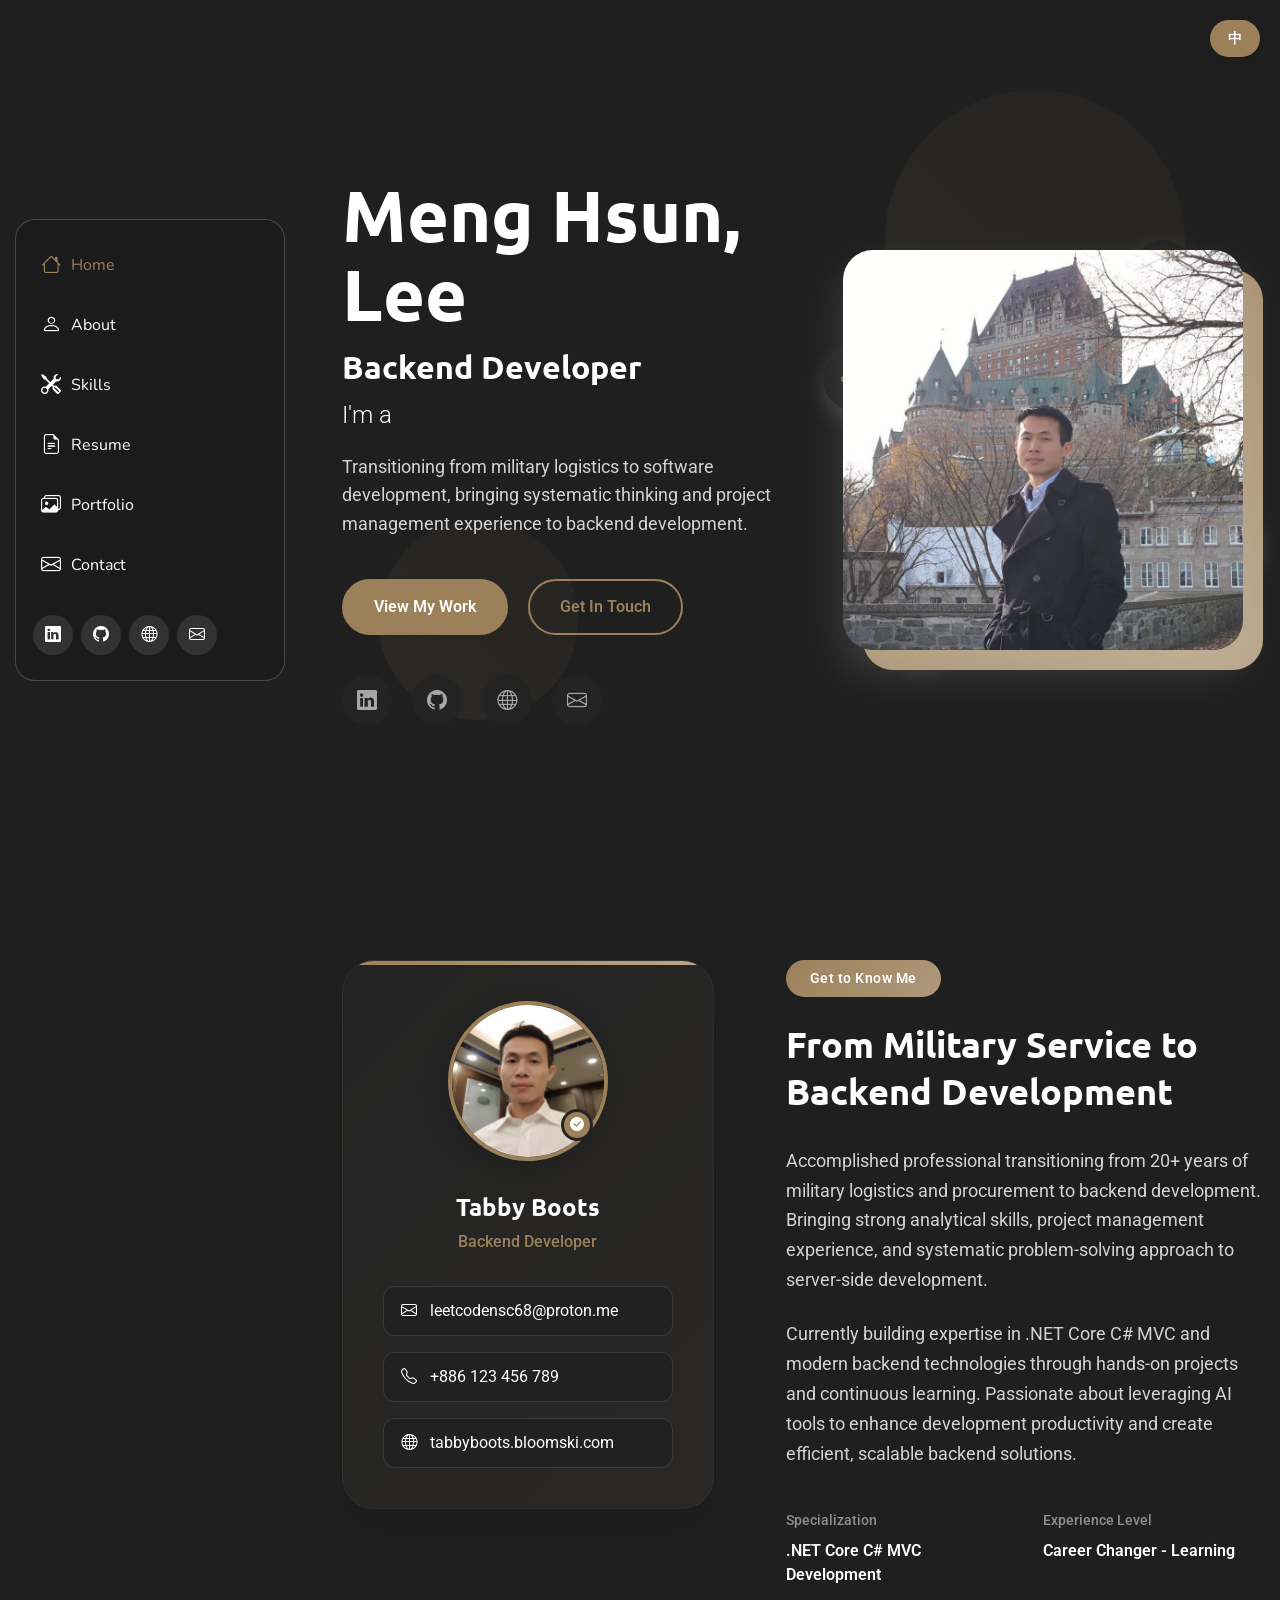
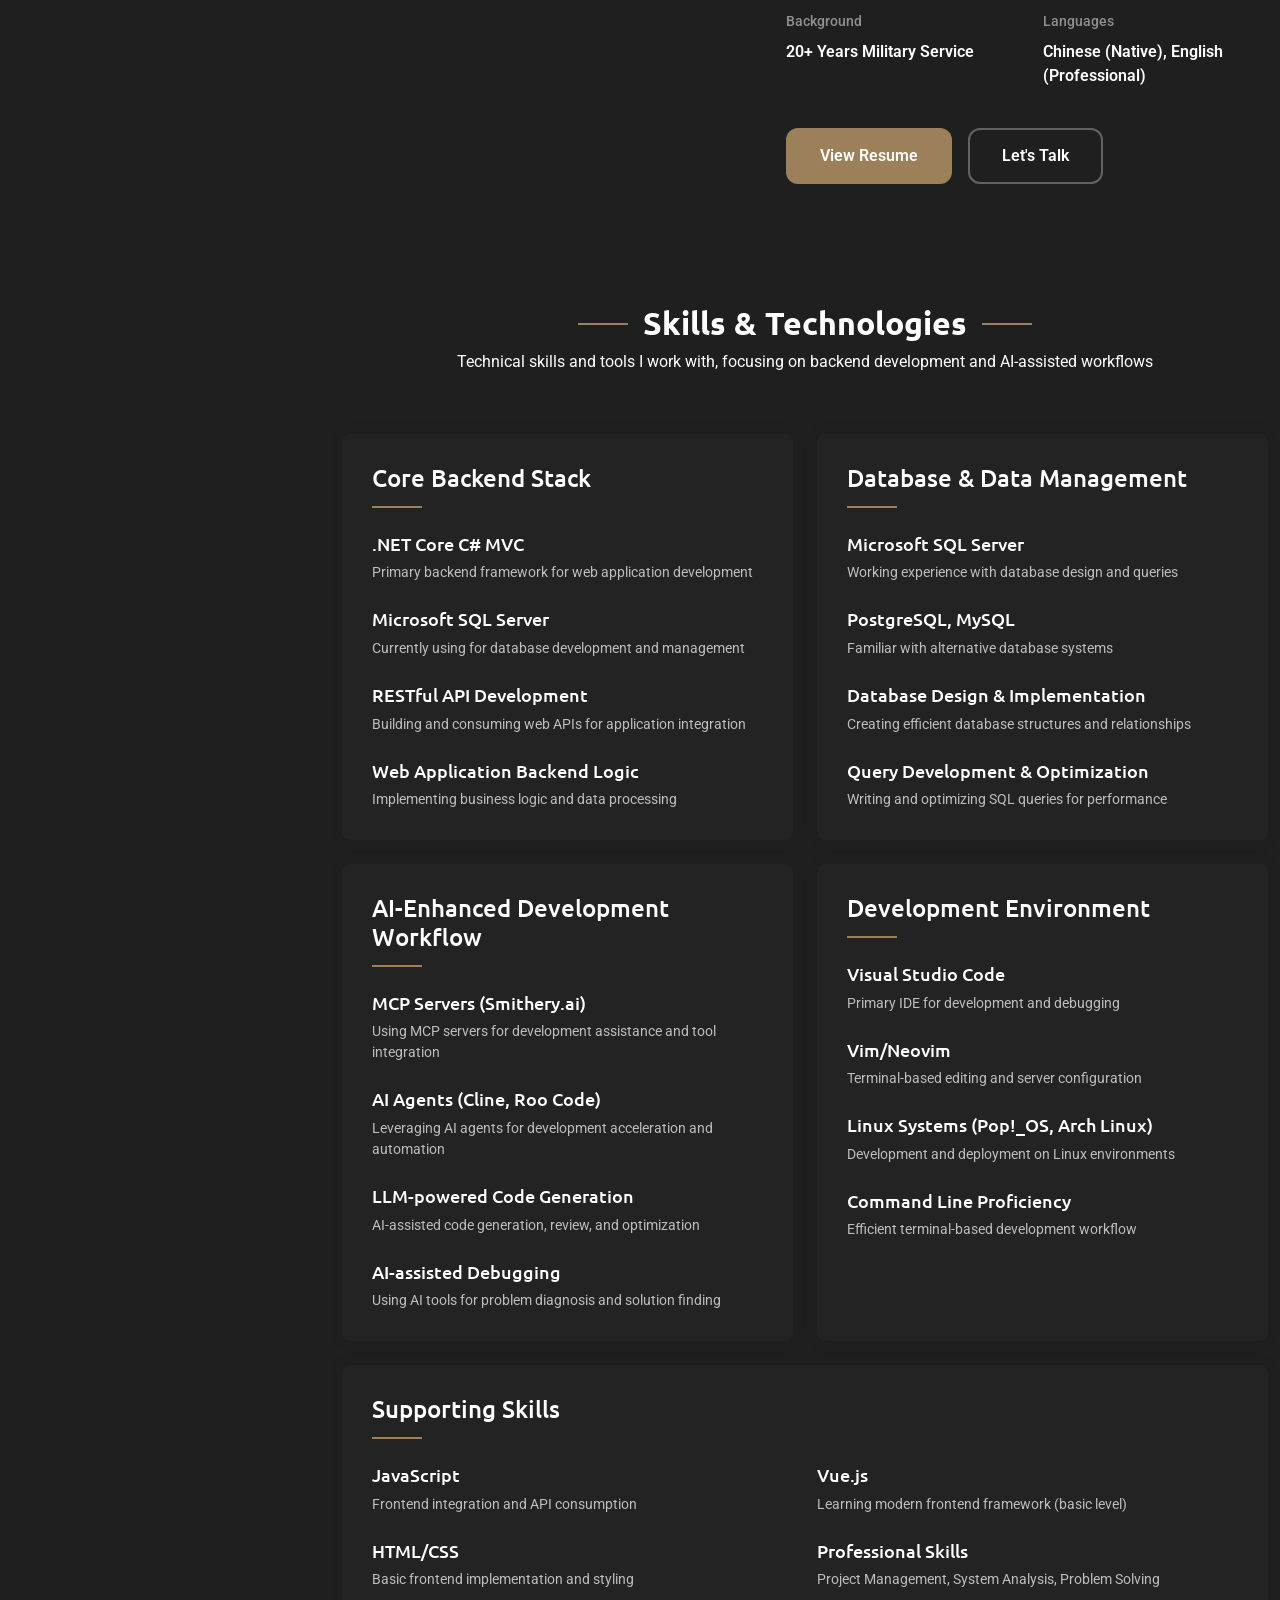
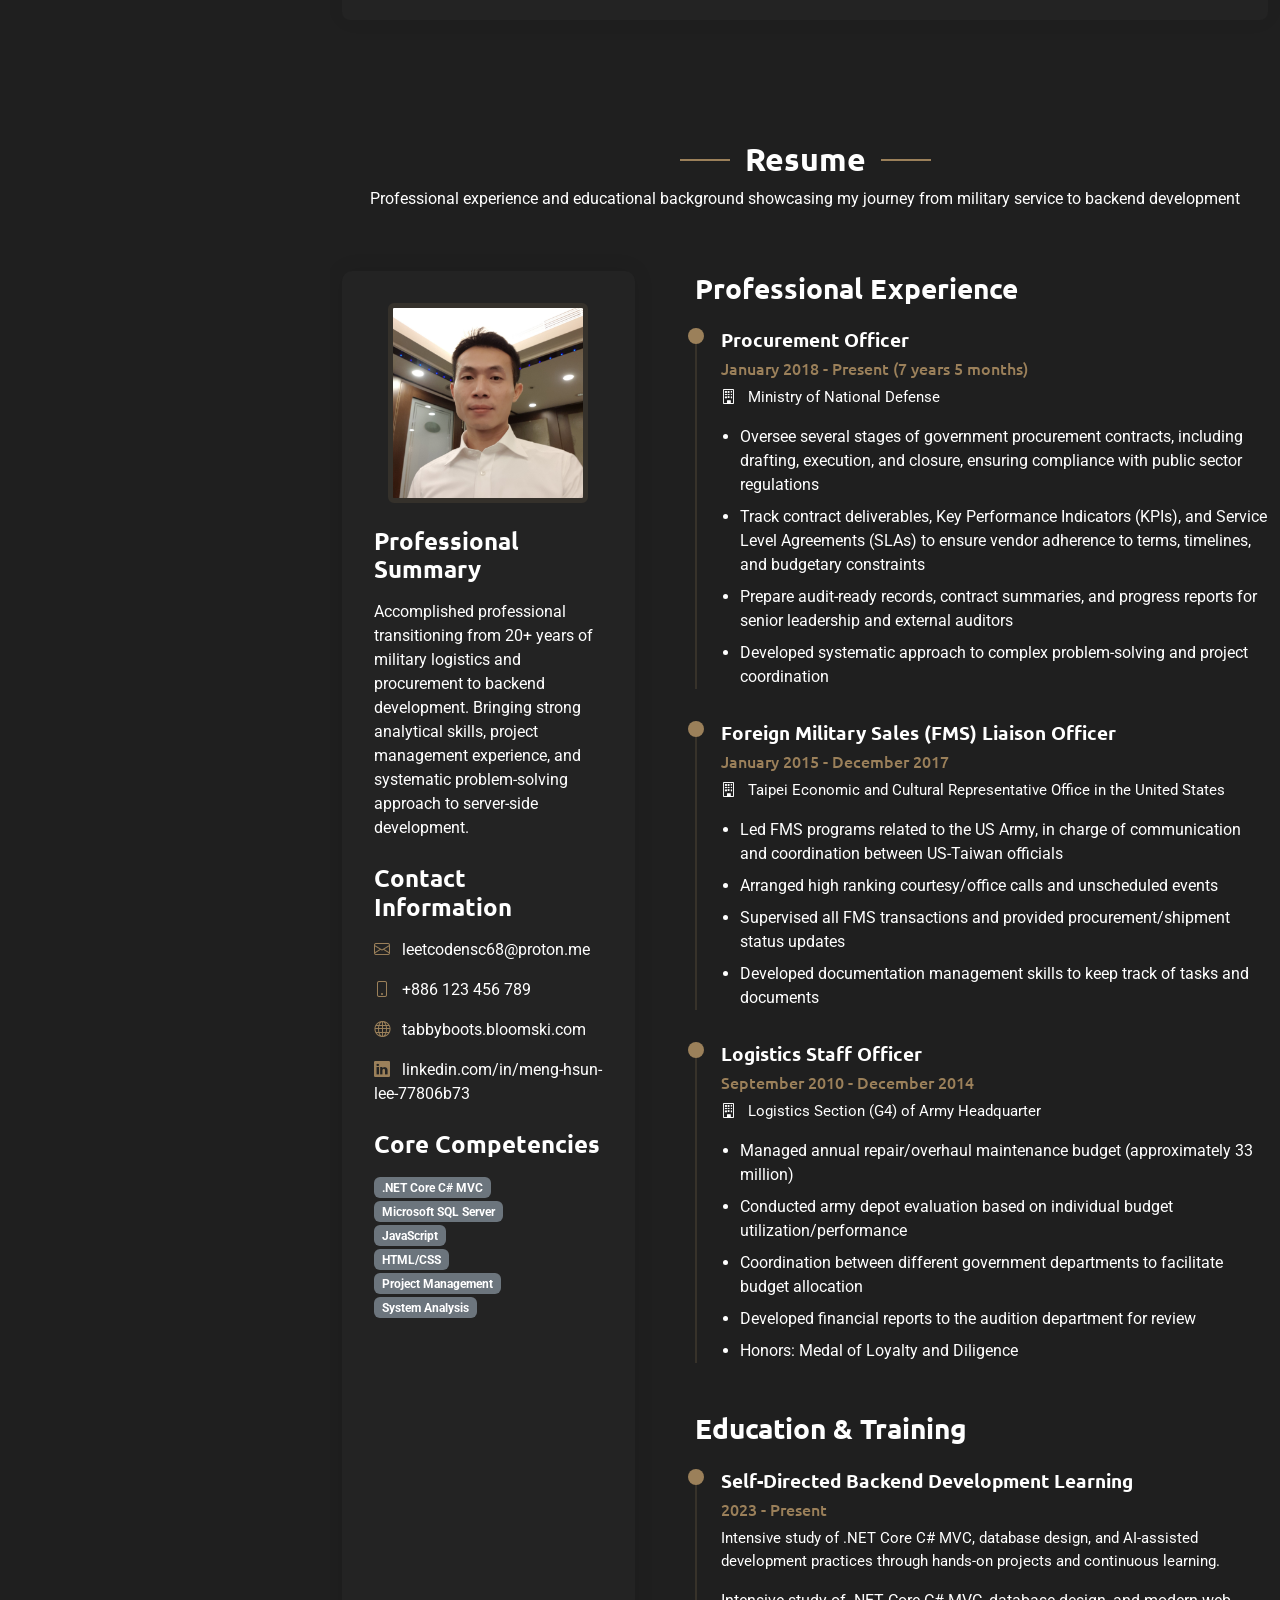
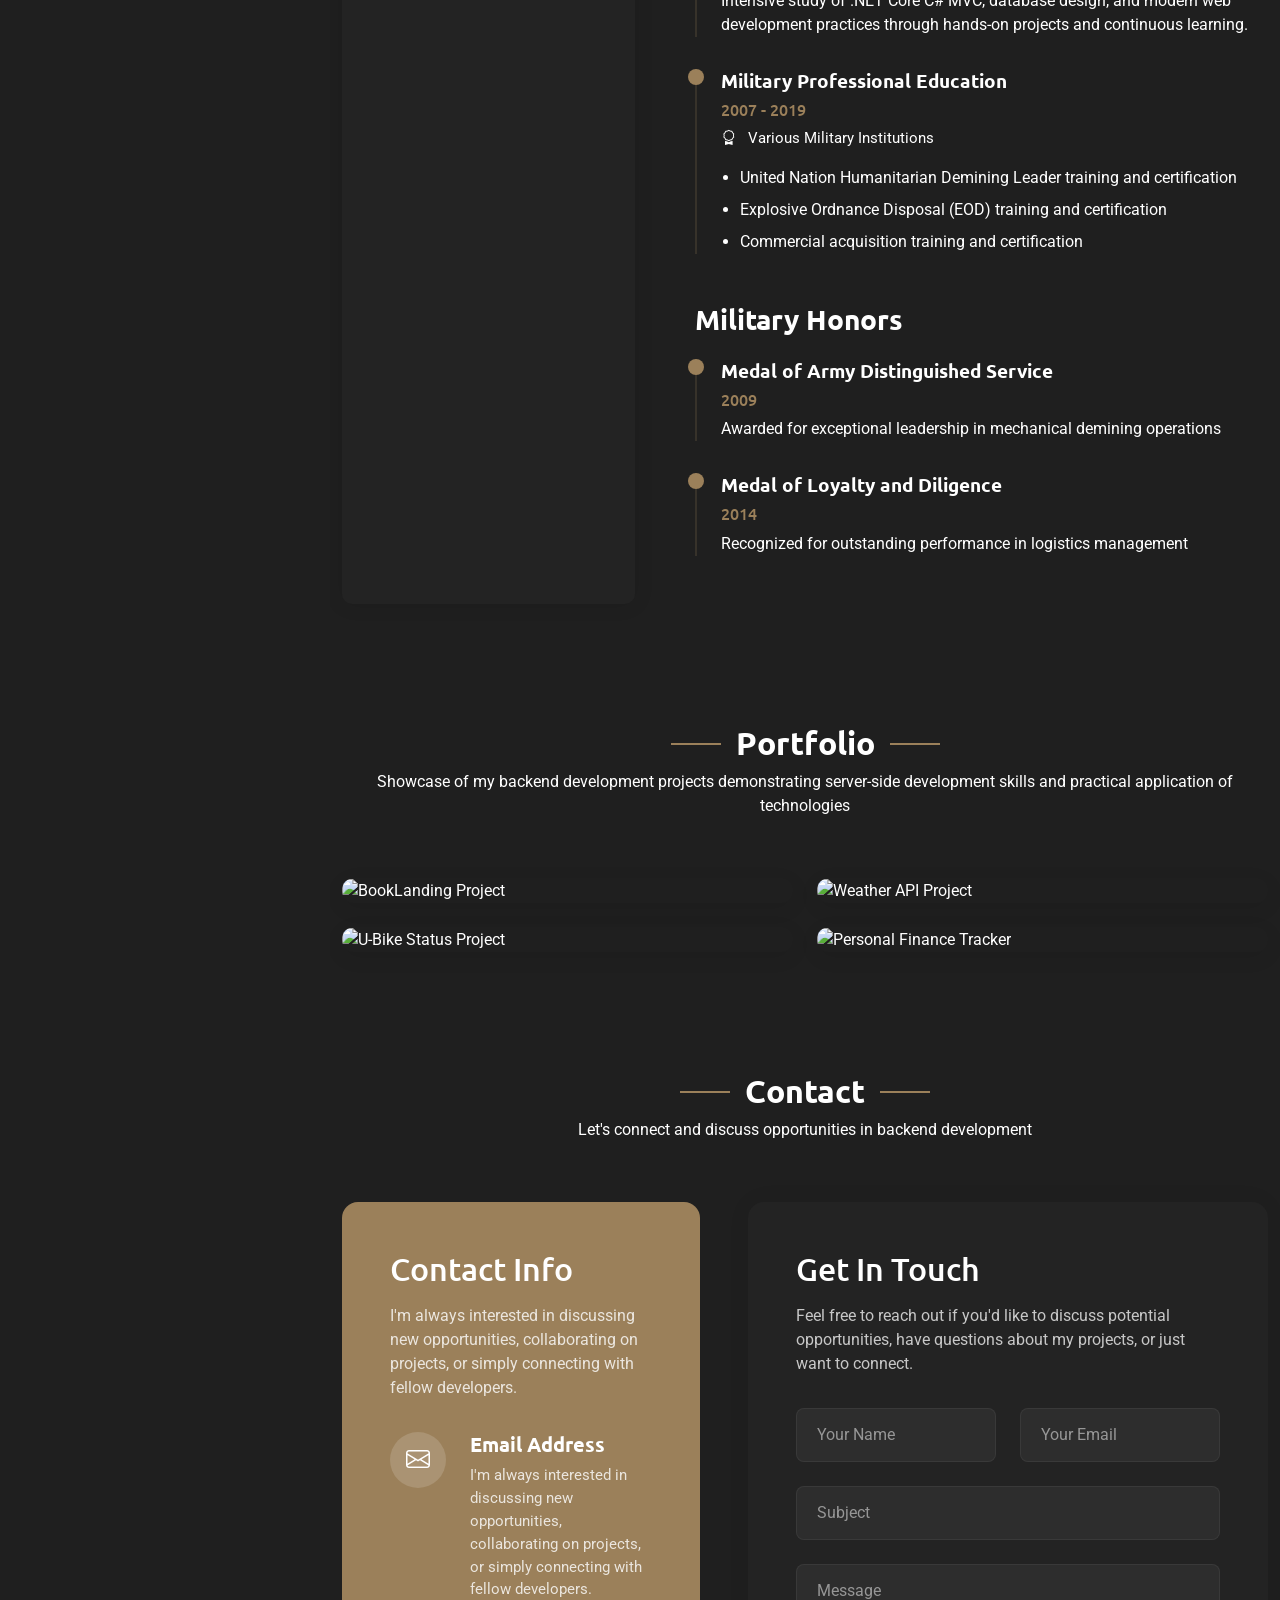
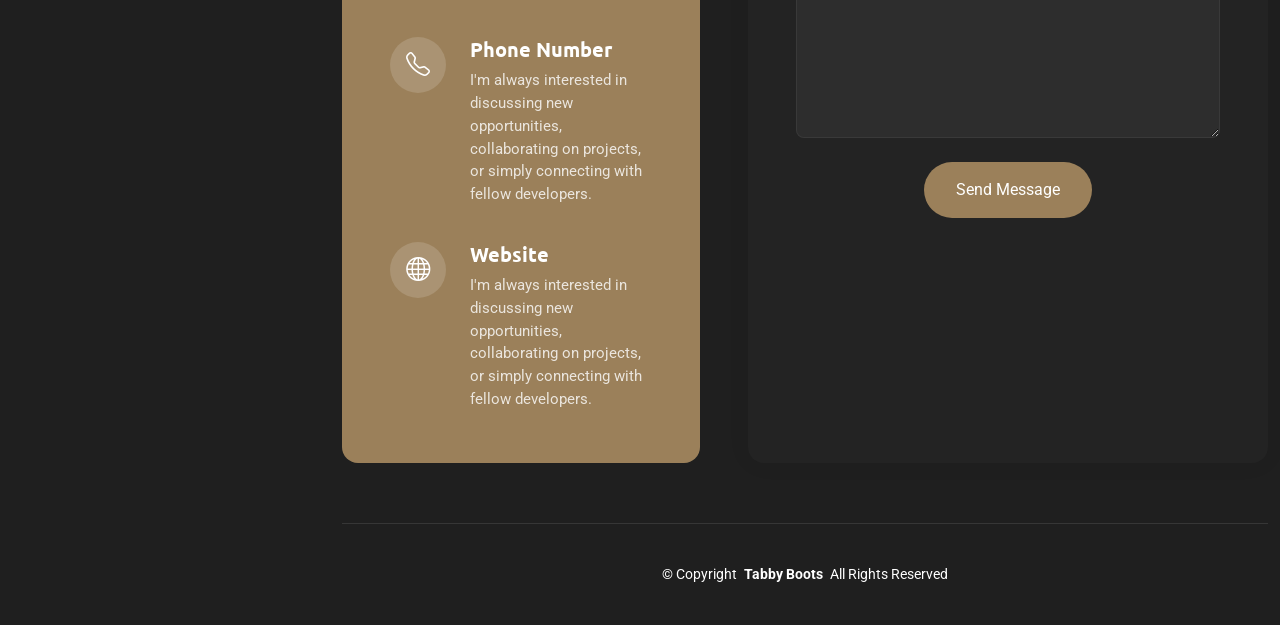
==== index_server.html @ a9b160f5 "更新履歷內容並新增中英文切換" ====
<!DOCTYPE html>
<html lang="en">

<head>
  <meta charset="utf-8">
  <meta content="width=device-width, initial-scale=1.0" name="viewport">
  <title>Tabby Boots - Backend Developer</title>
  <meta name="description" content="Tabby Boots - Backend Developer specializing in .NET Core C# MVC and AI-assisted development">
  <meta name="keywords" content="Backend Developer, .NET Core, C# MVC, AI Tools, Database Development, Web Development">


  <!-- Fonts -->
  <link href="https://fonts.googleapis.com" rel="preconnect">
  <link href="https://fonts.gstatic.com" rel="preconnect" crossorigin>
  <link href="https://fonts.googleapis.com/css2?family=Roboto:ital,wght@0,100;0,300;0,400;0,500;0,700;0,900;1,100;1,300;1,400;1,500;1,700;1,900&family=Ubuntu:ital,wght@0,300;0,400;0,500;0,700;1,300;1,400;1,500;1,700&family=Nunito:ital,wght@0,200;0,300;0,400;0,500;0,600;0,700;0,800;0,900;1,200;1,300;1,400;1,500;1,600;1,700;1,800;1,900&display=swap" rel="stylesheet">

  <!-- Vendor CSS Files -->
  <link href="https://cdn.jsdelivr.net/npm/bootstrap@5.3.6/dist/css/bootstrap.min.css" rel="stylesheet">
  <link href="https://cdn.jsdelivr.net/npm/bootstrap-icons@1.11.3/font/bootstrap-icons.css" rel="stylesheet">
  <link href="https://unpkg.com/aos@2.3.1/dist/aos.css" rel="stylesheet">
  <link href="https://cdn.jsdelivr.net/npm/glightbox@3.2.0/dist/css/glightbox.min.css" rel="stylesheet">
  <link href="https://cdn.jsdelivr.net/npm/swiper@11/swiper-bundle.min.css" rel="stylesheet">

  <!-- Main CSS File -->
  <link href="assets/css/snapfolio.css" rel="stylesheet">
</head>

<body class="index-page">

  <header id="header" class="header dark-background d-flex flex-column justify-content-center">
    <i class="header-toggle d-xl-none bi bi-list"></i>

    <div class="header-container d-flex flex-column align-items-start">
      <nav id="navmenu" class="navmenu">
        <ul>
          <li><a href="#hero" class="active"><i class="bi bi-house navicon"></i>Home</a></li>
          <li><a href="#about"><i class="bi bi-person navicon"></i> About</a></li>
          <li><a href="#skills"><i class="bi bi-tools navicon"></i> Skills</a></li>
          <li><a href="#resume"><i class="bi bi-file-earmark-text navicon"></i> Resume</a></li>
          <li><a href="#portfolio"><i class="bi bi-images navicon"></i> Portfolio</a></li>
          <li><a href="#contact"><i class="bi bi-envelope navicon"></i> Contact</a></li>
        </ul>
      </nav>

      <div class="social-links text-center">
        <a href="https://www.linkedin.com/in/meng-hsun-lee-77806b73/" class="linkedin"><i class="bi bi-linkedin"></i></a>
        <a href="https://github.com/tabbyBoots" class="github"><i class="bi bi-github"></i></a>
        <a href="https://tabbyboots.bloomski.com" class="globe"><i class="bi bi-globe"></i></a>
        <a href="mailto:leetcodensc68@proton.me" class="email"><i class="bi bi-envelope"></i></a>
      </div>

    </div>

  </header>

  <main class="main">

    <!-- Hero Section -->
    <section id="hero" class="hero section">

      <div class="background-elements">
        <div class="bg-circle circle-1"></div>
        <div class="bg-circle circle-2"></div>
      </div>

      <div class="hero-content">

        <div class="container">
          <div class="row align-items-center">

            <div class="col-lg-6" data-aos="fade-right" data-aos-delay="100">
              <div class="hero-text">
                <h1>Meng Hsun <span class="accent-text">Lee</span></h1>
                <h2>Backend Developer</h2>
                <p class="lead">I'm a <span class="typed" data-typed-items="Backend Developer, AI Tool Integrator, Database Designer, System Builder"></span></p>
                <p class="description">Transitioning from military logistics to software development, bringing systematic thinking and project management experience to backend development.</p>

                <div class="hero-actions">
                  <a href="#portfolio" class="btn btn-primary">View My Work</a>
                  <a href="#contact" class="btn btn-outline">Get In Touch</a>
                </div>

                <div class="social-links">
                  <a href="https://www.linkedin.com/in/meng-hsun-lee-77806b73/"><i class="bi bi-linkedin"></i></a>
                  <a href="https://github.com/tabbyBoots"><i class="bi bi-github"></i></a>
                  <a href="https://tabbyboots.bloomski.com"><i class="bi bi-globe"></i></a>
                  <a href="mailto:leetcodensc68@proton.me"><i class="bi bi-envelope"></i></a>
                </div>
              </div>
            </div>

            <div class="col-lg-6" data-aos="fade-left" data-aos-delay="200">
              <div class="hero-visual">
                <div class="profile-container">
                  <div class="profile-background"></div>
                  <img src="assets/images/profile-2.webp" alt="Tabby Boots" class="profile-image">
                  <div class="floating-elements">
                    <div class="floating-icon icon-1"><i class="bi bi-code-slash"></i></div>
                    <div class="floating-icon icon-2"><i class="bi bi-database"></i></div>
                    <div class="floating-icon icon-3"><i class="bi bi-server"></i></div>
                    <div class="floating-icon icon-4"><i class="bi bi-gear"></i></div>
                  </div>
                </div>
              </div>
            </div>

          </div>
        </div>
      </div>

    </section><!-- /Hero Section -->

    <!-- About Section -->
    <section id="about" class="about section">

      <div class="container" data-aos="fade-up" data-aos-delay="100">

        <div class="row">
          <div class="col-lg-5" data-aos="zoom-in" data-aos-delay="200">
            <div class="profile-card">
              <div class="profile-header">
                <div class="profile-image">
                  <img src="assets/images/profile-square-3.webp" alt="Profile Image" class="img-fluid">
                </div>
                <div class="profile-badge">
                  <i class="bi bi-check-circle-fill"></i>
                </div>
              </div>

              <div class="profile-content">
                <h3>Tabby Boots</h3>
                <p class="profession">Backend Developer</p>

                <div class="contact-links">
                  <a href="mailto:leetcodensc68@proton.me" class="contact-item">
                    <i class="bi bi-envelope"></i>
                    leetcodensc68@proton.me
                  </a>
                  <a href="tel:+886123456789" class="contact-item">
                    <i class="bi bi-telephone"></i>
                    +886 123 456 789
                  </a>
                  <a href="https://tabbyboots.bloomski.com/" class="contact-item">
                    <i class="bi bi-globe"></i>
                    tabbyboots.bloomski.com
                  </a>
                </div>
              </div>
            </div>
          </div>

          <div class="col-lg-7" data-aos="fade-left" data-aos-delay="300">
            <div class="about-content">
              <div class="section-header">
                <span class="badge-text">Get to Know Me</span>
                <h2>From Military Service to Software Development</h2>
              </div>

              <div class="description">
                <p>Accomplished professional transitioning from 20+ years of military logistics and procurement to software development. Bringing strong analytical skills, project management experience, and systematic problem-solving approach to web development.</p>

                <p>Currently building expertise in .NET Core C# MVC and modern web technologies through hands-on projects and continuous learning. Passionate about creating efficient, scalable solutions that solve real-world problems.</p>
              </div>

              <div class="details-grid">
                <div class="detail-row">
                  <div class="detail-item">
                    <span class="detail-label">Specialization</span>
                    <span class="detail-value">.NET Core C# MVC Development</span>
                  </div>
                  <div class="detail-item">
                    <span class="detail-label">Experience Level</span>
                    <span class="detail-value">Career Changer - Learning</span>
                  </div>
                </div>
                <div class="detail-row">
                  <div class="detail-item">
                    <span class="detail-label">Background</span>
                    <span class="detail-value">20+ Years Military Service</span>
                  </div>
                  <div class="detail-item">
                    <span class="detail-label">Languages</span>
                    <span class="detail-value">Chinese (Native), English (Professional)</span>
                  </div>
                </div>
              </div>

              <div class="cta-section">
                <a href="#resume" class="btn btn-primary">
                  <i class="bi bi-file-earmark-text"></i>
                  View Resume
                </a>
                <a href="#contact" class="btn btn-outline">
                  <i class="bi bi-chat-dots"></i>
                  Let's Talk
                </a>
              </div>
            </div>
          </div>
        </div>

      </div>

    </section><!-- /About Section -->

    <!-- Skills Section -->
    <section id="skills" class="skills section">

      <!-- Section Title -->
      <div class="container section-title" data-aos="fade-up">
        <h2>Skills & Technologies</h2>
        <p>Technical skills and tools I work with, focusing on backend development and AI-assisted workflows</p>
      </div><!-- End Section Title -->

      <div class="container" data-aos="fade-up" data-aos-delay="100">

        <div class="row">
          <div class="col-lg-6">
            <div class="skills-category" data-aos="fade-up" data-aos-delay="200">
              <h3>Core Backend Stack</h3>
              <div class="skill-list">
                <div class="skill-item">
                  <h4>.NET Core C# MVC</h4>
                  <p>Primary backend framework for web application development</p>
                </div>
                <div class="skill-item">
                  <h4>Microsoft SQL Server</h4>
                  <p>Currently using for database development and management</p>
                </div>
                <div class="skill-item">
                  <h4>RESTful API Development</h4>
                  <p>Building and consuming web APIs for application integration</p>
                </div>
                <div class="skill-item">
                  <h4>Web Application Backend Logic</h4>
                  <p>Implementing business logic and data processing</p>
                </div>
              </div>
            </div>
          </div>

          <div class="col-lg-6">
            <div class="skills-category" data-aos="fade-up" data-aos-delay="300">
              <h3>Database & Data Management</h3>
              <div class="skill-list">
                <div class="skill-item">
                  <h4>Microsoft SQL Server</h4>
                  <p>Working experience with database design and queries</p>
                </div>
                <div class="skill-item">
                  <h4>PostgreSQL, MySQL</h4>
                  <p>Familiar with alternative database systems</p>
                </div>
                <div class="skill-item">
                  <h4>Database Design & Implementation</h4>
                  <p>Creating efficient database structures and relationships</p>
                </div>
                <div class="skill-item">
                  <h4>Query Development & Optimization</h4>
                  <p>Writing and optimizing SQL queries for performance</p>
                </div>
              </div>
            </div>
          </div>
        </div>

        <div class="row mt-4">
          <div class="col-lg-6">
            <div class="skills-category" data-aos="fade-up" data-aos-delay="400">
              <h3>AI-Enhanced Development Workflow</h3>
              <div class="skill-list">
                <div class="skill-item">
                  <h4>MCP Servers (Smithery.ai)</h4>
                  <p>Using MCP servers for development assistance and tool integration</p>
                </div>
                <div class="skill-item">
                  <h4>AI Agents (Cline, Roo Code)</h4>
                  <p>Leveraging AI agents for development acceleration and automation</p>
                </div>
                <div class="skill-item">
                  <h4>LLM-powered Code Generation</h4>
                  <p>AI-assisted code generation, review, and optimization</p>
                </div>
                <div class="skill-item">
                  <h4>AI-assisted Debugging</h4>
                  <p>Using AI tools for problem diagnosis and solution finding</p>
                </div>
              </div>
            </div>
          </div>

          <div class="col-lg-6">
            <div class="skills-category" data-aos="fade-up" data-aos-delay="500">
              <h3>Development Environment</h3>
              <div class="skill-list">
                <div class="skill-item">
                  <h4>Visual Studio Code</h4>
                  <p>Primary IDE for development and debugging</p>
                </div>
                <div class="skill-item">
                  <h4>Vim/Neovim</h4>
                  <p>Terminal-based editing and server configuration</p>
                </div>
                <div class="skill-item">
                  <h4>Linux Systems (Pop!_OS, Arch Linux)</h4>
                  <p>Development and deployment on Linux environments</p>
                </div>
                <div class="skill-item">
                  <h4>Command Line Proficiency</h4>
                  <p>Efficient terminal-based development workflow</p>
                </div>
              </div>
            </div>
          </div>
        </div>

        <div class="row mt-4">
          <div class="col-lg-12">
            <div class="skills-category" data-aos="fade-up" data-aos-delay="600">
              <h3>Supporting Skills</h3>
              <div class="row">
                <div class="col-md-6">
                  <div class="skill-list">
                    <div class="skill-item">
                      <h4>JavaScript</h4>
                      <p>Frontend integration and API consumption</p>
                    </div>
                    <div class="skill-item">
                      <h4>HTML/CSS</h4>
                      <p>Basic frontend implementation and styling</p>
                    </div>
                  </div>
                </div>
                <div class="col-md-6">
                  <div class="skill-list">
                    <div class="skill-item">
                      <h4>Vue.js</h4>
                      <p>Learning modern frontend framework (basic level)</p>
                    </div>
                    <div class="skill-item">
                      <h4>Professional Skills</h4>
                      <p>Project Management, System Analysis, Problem Solving</p>
                    </div>
                  </div>
                </div>
              </div>
            </div>
          </div>
        </div>

      </div>

    </section><!-- /Skills Section -->

    <!-- Resume Section -->
    <section id="resume" class="resume section">

      <!-- Section Title -->
      <div class="container section-title" data-aos="fade-up">
        <h2>Resume</h2>
        <p>Professional experience and educational background showcasing my journey from military service to software development</p>
      </div><!-- End Section Title -->

      <div class="container" data-aos="fade-up" data-aos-delay="100">

        <div class="row gy-4">
          <!-- Left column with summary and contact -->
          <div class="col-lg-4">
            <div class="resume-side" data-aos="fade-right" data-aos-delay="100">
              <div class="profile-img mb-4">
                <img src="assets/images/profile-square-3.webp" alt="Profile" class="img-fluid rounded">
              </div>

              <h3>Professional Summary</h3>
              <p>Accomplished professional transitioning from 20+ years of military logistics and procurement to software development. Bringing strong analytical skills, project management experience, and systematic problem-solving approach to web development.</p>

              <h3 class="mt-4">Contact Information</h3>
              <ul class="contact-info list-unstyled">
                <li><i class="bi bi-envelope"></i> leetcodensc68@proton.me</li>
                <li><i class="bi bi-phone"></i> +886 123 456 789</li>
                <li><i class="bi bi-globe"></i> tabbyboots.bloomski.com</li>
                <li><i class="bi bi-linkedin"></i> linkedin.com/in/meng-hsun-lee-77806b73</li>
              </ul>

              <h3 class="mt-4">Core Competencies</h3>
              <ul class="list-unstyled">
                <li><span class="badge bg-secondary me-1">.NET Core C# MVC</span></li>
                <li><span class="badge bg-secondary me-1">Microsoft SQL Server</span></li>
                <li><span class="badge bg-secondary me-1">JavaScript</span></li>
                <li><span class="badge bg-secondary me-1">HTML/CSS</span></li>
                <li><span class="badge bg-secondary me-1">Project Management</span></li>
                <li><span class="badge bg-secondary me-1">System Analysis</span></li>
              </ul>
            </div>
          </div>

          <!-- Right column with experience and education -->
          <div class="col-lg-8 ps-4 ps-lg-5">
            <!-- Experience Section -->
            <div class="resume-section" data-aos="fade-up">
              <h3><i class="bi bi-briefcase me-2"></i>Professional Experience</h3>

              <div class="resume-item">
                <h4>Procurement Officer</h4>
                <h5>January 2018 - Present (7 years 5 months)</h5>
                <p class="company"><i class="bi bi-building"></i> Ministry of National Defense</p>
                <ul>
                  <li>Oversee several stages of government procurement contracts, including drafting, execution, and closure, ensuring compliance with public sector regulations</li>
                  <li>Track contract deliverables, Key Performance Indicators (KPIs), and Service Level Agreements (SLAs) to ensure vendor adherence to terms, timelines, and budgetary constraints</li>
                  <li>Prepare audit-ready records, contract summaries, and progress reports for senior leadership and external auditors</li>
                  <li>Developed systematic approach to complex problem-solving and project coordination</li>
                </ul>
              </div>

              <div class="resume-item">
                <h4>Foreign Military Sales (FMS) Liaison Officer</h4>
                <h5>January 2015 - December 2017</h5>
                <p class="company"><i class="bi bi-building"></i> Taipei Economic and Cultural Representative Office in the United States</p>
                <ul>
                  <li>Led FMS programs related to the US Army, in charge of communication and coordination between US-Taiwan officials</li>
                  <li>Arranged high ranking courtesy/office calls and unscheduled events</li>
                  <li>Supervised all FMS transactions and provided procurement/shipment status updates</li>
                  <li>Developed documentation management skills to keep track of tasks and documents</li>
                </ul>
              </div>

              <div class="resume-item">
                <h4>Logistics Staff Officer</h4>
                <h5>September 2010 - December 2014</h5>
                <p class="company"><i class="bi bi-building"></i> Logistics Section (G4) of Army Headquarter</p>
                <ul>
                  <li>Managed annual repair/overhaul maintenance budget (approximately 33 million)</li>
                  <li>Conducted army depot evaluation based on individual budget utilization/performance</li>
                  <li>Coordination between different government departments to facilitate budget allocation</li>
                  <li>Developed financial reports to the audition department for review</li>
                  <li>Honors: Medal of Loyalty and Diligence</li>
                </ul>
              </div>
            </div>

            <!-- Education Section -->
            <div class="resume-section" data-aos="fade-up" data-aos-delay="100">
              <h3><i class="bi bi-mortarboard me-2"></i>Education & Training</h3>

              <div class="resume-item">
                <h4>Self-Directed Software Development Learning</h4>
                <h5>2023 - Present</h5>
                <p class="company"><i class="bi bi-laptop"></i> Online Courses & Personal Projects</p>
                <p>Intensive study of .NET Core C# MVC, database design, and modern web development practices through hands-on projects and continuous learning.</p>
              </div>

              <div class="resume-item">
                <h4>Military Professional Education</h4>
                <h5>2007 - 2019</h5>
                <p class="company"><i class="bi bi-award"></i> Various Military Institutions</p>
                <ul>
                  <li>United Nation Humanitarian Demining Leader training and certification</li>
                  <li>Explosive Ordnance Disposal (EOD) training and certification</li>
                  <li>Commercial acquisition training and certification</li>
                </ul>
              </div>
            </div>

            <!-- Awards Section -->
            <div class="resume-section" data-aos="fade-up" data-aos-delay="200">
              <h3><i class="bi bi-award me-2"></i>Military Honors</h3>

              <div class="resume-item">
                <h4>Medal of Army Distinguished Service</h4>
                <h5>2009</h5>
                <p>Awarded for exceptional leadership in mechanical demining operations</p>
              </div>

              <div class="resume-item">
                <h4>Medal of Loyalty and Diligence</h4>
                <h5>2014</h5>
                <p>Recognized for outstanding performance in logistics management</p>
              </div>
            </div>
          </div>
        </div>

      </div>

    </section><!-- /Resume Section -->

    <!-- Portfolio Section -->
    <section id="portfolio" class="portfolio section">

      <!-- Section Title -->
      <div class="container section-title" data-aos="fade-up">
        <h2>Portfolio</h2>
        <p>Showcase of my software development projects demonstrating backend development skills and practical application of technologies</p>
      </div><!-- End Section Title -->

      <div class="container" data-aos="fade-up" data-aos-delay="100">

        <div class="row gy-4">

          <div class="col-lg-6 col-md-6" data-aos="fade-up" data-aos-delay="200">
            <div class="portfolio-wrap">
              <img src="assets/images/project-1.jpg" class="img-fluid" alt="BookLanding Project" loading="lazy">
              <div class="portfolio-info">
                <div class="content">
                  <span class="category">E-Commerce</span>
                  <h4>BookLanding - Online Bookstore</h4>
                  <p>Full-stack e-commerce platform built with .NET Core C# MVC and Microsoft SQL Server. Features include product catalog, shopping cart, user authentication, and order management system.</p>
                  <div class="technologies mb-2">
                    <span class="badge bg-secondary me-1">.NET Core C# MVC</span>
                    <span class="badge bg-secondary me-1">Microsoft SQL Server</span>
                    <span class="badge bg-secondary me-1">JavaScript</span>
                    <span class="badge bg-secondary me-1">HTML/CSS</span>
                  </div>
                  <div class="portfolio-links">
                    <a href="assets/images/project-1.jpg" class="glightbox" title="BookLanding - Online Bookstore"><i class="bi bi-plus-lg"></i></a>
                    <a href="#" title="View Project"><i class="bi bi-arrow-right"></i></a>
                  </div>
                </div>
              </div>
            </div>
          </div>

          <div class="col-lg-6 col-md-6" data-aos="fade-up" data-aos-delay="300">
            <div class="portfolio-wrap">
              <img src="assets/images/project-2.jpg" class="img-fluid" alt="Weather API Project" loading="lazy">
              <div class="portfolio-info">
                <div class="content">
                  <span class="category">API Integration</span>
                  <h4>Weather Status Website</h4>
                  <p>Web application that integrates with external weather APIs to provide real-time weather information. Demonstrates API consumption, data parsing, and responsive user interface design.</p>
                  <div class="technologies mb-2">
                    <span class="badge bg-secondary me-1">.NET Core</span>
                    <span class="badge bg-secondary me-1">Weather API</span>
                    <span class="badge bg-secondary me-1">JavaScript</span>
                    <span class="badge bg-secondary me-1">Responsive Design</span>
                  </div>
                  <div class="portfolio-links">
                    <a href="assets/images/project-2.jpg" class="glightbox" title="Weather Status Website"><i class="bi bi-plus-lg"></i></a>
                    <a href="#" title="View Project"><i class="bi bi-arrow-right"></i></a>
                  </div>
                </div>
              </div>
            </div>
          </div>

          <div class="col-lg-6 col-md-6" data-aos="fade-up" data-aos-delay="400">
            <div class="portfolio-wrap">
              <img src="assets/images/project-3.jpg" class="img-fluid" alt="U-Bike Status Project" loading="lazy">
              <div class="portfolio-info">
                <div class="content">
                  <span class="category">Public API</span>
                  <h4>U-Bike Status Tracker</h4>
                  <p>Real-time tracking application for U-Bike availability using public transportation APIs. Features station locations, bike availability status, and user-friendly interface for commuters.</p>
                  <div class="technologies mb-2">
                    <span class="badge bg-secondary me-1">.NET Core</span>
                    <span class="badge bg-secondary me-1">Public Transport API</span>
                    <span class="badge bg-secondary me-1">Real-time Data</span>
                    <span class="badge bg-secondary me-1">JavaScript</span>
                  </div>
                  <div class="portfolio-links">
                    <a href="assets/images/project-3.jpg" class="glightbox" title="U-Bike Status Tracker"><i class="bi bi-plus-lg"></i></a>
                    <a href="#" title="View Project"><i class="bi bi-arrow-right"></i></a>
                  </div>
                </div>
              </div>
            </div>
          </div>

          <div class="col-lg-6 col-md-6" data-aos="fade-up" data-aos-delay="500">
            <div class="portfolio-wrap">
              <img src="assets/images/project-1.jpg" class="img-fluid" alt="Personal Finance Tracker" loading="lazy">
              <div class="portfolio-info">
                <div class="content">
                  <span class="category">Web Application</span>
                  <h4>Personal Finance Tracker</h4>
                  <p>Comprehensive web application for personal financial management. Features expense tracking, budget planning, financial reports, and data visualization using .NET Core MVC architecture.</p>
                  <div class="technologies mb-2">
                    <span class="badge bg-secondary me-1">.NET Core C# MVC</span>
                    <span class="badge bg-secondary me-1">Microsoft SQL Server</span>
                    <span class="badge bg-secondary me-1">Data Visualization</span>
                    <span class="badge bg-secondary me-1">User Authentication</span>
                  </div>
                  <div class="portfolio-links">
                    <a href="assets/images/project-1.jpg" class="glightbox" title="Personal Finance Tracker"><i class="bi bi-plus-lg"></i></a>
                    <a href="#" title="View Project"><i class="bi bi-arrow-right"></i></a>
                  </div>
                </div>
              </div>
            </div>
          </div>

        </div>

      </div>

    </section><!-- /Portfolio Section -->

    <!-- Contact Section -->
    <section id="contact" class="contact section">

      <!-- Section Title -->
      <div class="container section-title" data-aos="fade-up">
        <h2>Contact</h2>
        <p>Let's connect and discuss opportunities in software development</p>
      </div><!-- End Section Title -->

      <div class="container">

        <div class="row g-4 g-lg-5">
          <div class="col-lg-5">
            <div class="info-box">
              <h3>Contact Info</h3>
              <p>I'm always interested in discussing new opportunities, collaborating on projects, or simply connecting with fellow developers.</p>

              <div class="info-item">
                <div class="icon-box">
                  <i class="bi bi-envelope"></i>
                </div>
                <div class="content">
                  <h4>Email Address</h4>
                  <p>leetcodensc68@proton.me</p>
                </div>
              </div>

              <div class="info-item">
                <div class="icon-box">
                  <i class="bi bi-telephone"></i>
                </div>
                <div class="content">
                  <h4>Phone Number</h4>
                  <p>+886 123 456 789</p>
                </div>
              </div>

              <div class="info-item">
                <div class="icon-box">
                  <i class="bi bi-globe"></i>
                </div>
                <div class="content">
                  <h4>Website</h4>
                  <p>https://tabbyboots.bloomski.com/</p>
                </div>
              </div>
            </div>
          </div>

          <div class="col-lg-7">
            <div class="contact-form">
              <h3>Get In Touch</h3>
              <p>Feel free to reach out if you'd like to discuss potential opportunities, have questions about my projects, or just want to connect.</p>

              <form action="#" method="post" class="php-email-form">
                <div class="row gy-4">

                  <div class="col-md-6">
                    <input type="text" name="name" class="form-control" placeholder="Your Name" required="">
                  </div>

                  <div class="col-md-6 ">
                    <input type="email" class="form-control" name="email" placeholder="Your Email" required="">
                  </div>

                  <div class="col-12">
                    <input type="text" class="form-control" name="subject" placeholder="Subject" required="">
                  </div>

                  <div class="col-12">
                    <textarea class="form-control" name="message" rows="6" placeholder="Message" required=""></textarea>
                  </div>

                  <div class="col-12 text-center">
                    <div class="loading">Loading</div>
                    <div class="error-message"></div>
                    <div class="sent-message">Your message has been sent. Thank you!</div>

                    <button type="submit" class="btn">Send Message</button>
                  </div>

                </div>
              </form>

            </div>
          </div>

        </div>

      </div>

    </section><!-- /Contact Section -->

  </main>

  <footer id="footer" class="footer position-relative">

    <div class="container">
      <div class="copyright text-center ">
        <p>© <span>Copyright</span> <strong class="px-1 sitename">Meng Hsun, Lee</strong> <span>All Rights Reserved</span></p>
      </div>
    </div>

  </footer>

  <!-- Scroll Top -->
  <a href="#" id="scroll-top" class="scroll-top d-flex align-items-center justify-content-center"><i class="bi bi-arrow-up-short"></i></a>

  <!-- Preloader -->
  <div id="preloader"></div>

  <!-- Vendor JS Files -->
  <script src="https://cdn.jsdelivr.net/npm/bootstrap@5.3.6/dist/js/bootstrap.bundle.min.js"></script>
  <script src="https://unpkg.com/aos@2.3.1/dist/aos.js"></script>
  <script src="https://cdn.jsdelivr.net/npm/typed.js@2.1.0/dist/typed.umd.js"></script>
  <script src="https://cdn.jsdelivr.net/npm/@srexi/purecounterjs@1.5.0/dist/purecounter_vanilla.js"></script>
  <script src="https://unpkg.com/waypoints@4.0.1/lib/noframework.waypoints.min.js"></script>
  <script src="https://unpkg.com/isotope-layout@3.0.6/dist/isotope.pkgd.min.js"></script>
  <script src="https://unpkg.com/imagesloaded@5.0.0/imagesloaded.pkgd.min.js"></script>
  <script src="https://cdn.jsdelivr.net/npm/glightbox@3.2.0/dist/js/glightbox.min.js"></script>
  <script src="https://cdn.jsdelivr.net/npm/swiper@11/swiper-bundle.min.js"></script>

  <!-- Internationalization -->
  <script src="assets/lang/i18n.js"></script>

  <!-- EmailJS -->
  <script type="text/javascript" src="https://cdn.jsdelivr.net/npm/@emailjs/browser@4/dist/email.min.js"></script>

  <!-- Main JS File -->
  <script src="assets/js/snapfolio.js"></script>

</body>

</html>
---- assets/css/snapfolio.css ----
/**
* Template Name: SnapFolio
* Template URL: https://bootstrapmade.com/snapfolio-bootstrap-portfolio-template/
* Updated: Jun 13 2025 with Bootstrap v5.3.6
* Author: BootstrapMade.com
* License: https://bootstrapmade.com/license/
*/

/*--------------------------------------------------------------
# Language Toggle
--------------------------------------------------------------*/
.language-toggle {
  position: fixed;
  top: 20px;
  right: 20px;
  z-index: 9999;
  background: var(--accent-color);
  color: var(--contrast-color);
  border: none;
  border-radius: 50px;
  padding: 8px 16px;
  font-size: 14px;
  font-weight: 600;
  cursor: pointer;
  transition: all 0.3s ease;
  box-shadow: 0 4px 15px rgba(0, 0, 0, 0.1);
  min-width: 50px;
  text-align: center;
}

.language-toggle:hover {
  background: var(--nav-hover-color);
  transform: translateY(-2px);
  box-shadow: 0 6px 20px rgba(0, 0, 0, 0.15);
}

.language-toggle:active {
  transform: translateY(0);
}

/* Language switching animation */
body.language-switching {
  opacity: 0.8;
  transition: opacity 0.3s ease;
}

/* Responsive language toggle */
@media (max-width: 768px) {
  .language-toggle {
    top: 15px;
    right: 15px;
    padding: 6px 12px;
    font-size: 12px;
    min-width: 40px;
  }
}

/*--------------------------------------------------------------
# Global Header
--------------------------------------------------------------*/
:root {
  --default-font: "Roboto", system-ui, -apple-system, "Segoe UI", Roboto, "Helvetica Neue", Arial, "Noto Sans", "Liberation Sans", sans-serif, "Apple Color Emoji", "Segoe UI Emoji", "Segoe UI Symbol", "Noto Color Emoji";
  --heading-font: "Ubuntu", sans-serif;
  --nav-font: "Nunito", sans-serif;
}

/* Global Colors */
:root { 
  --background-color: #1f1f1f;
  --default-color: #ffffff;
  --heading-color: #ffffff;
  --accent-color: #9b805a;
  --surface-color: #232323;
  --contrast-color: #ffffff;
}

/* Nav Menu Colors */
:root {
  --nav-color: #ffffff;
  --nav-hover-color: #9b805a;
  --nav-mobile-background-color: #393939;
  --nav-dropdown-background-color: #393939;
  --nav-dropdown-color: #ffffff;
  --nav-dropdown-hover-color: #9b805a;
}

.light-background {
  --background-color: #2c2c2c;
  --surface-color: #323232;
}

.dark-background {
  --background-color: #040b14;
  --default-color: #ffffff;
  --heading-color: #ffffff;
  --surface-color: #151f2b;
  --contrast-color: #ffffff;
}

:root {
  scroll-behavior: smooth;
}

/*--------------------------------------------------------------
# General Styling
--------------------------------------------------------------*/
body {
  color: var(--default-color);
  background-color: var(--background-color);
  font-family: var(--default-font);
}

a {
  color: var(--accent-color);
  text-decoration: none;
  transition: 0.3s;
}

a:hover {
  color: color-mix(in srgb, var(--accent-color), transparent 25%);
  text-decoration: none;
}

h1, h2, h3, h4, h5, h6 {
  color: var(--heading-color);
  font-family: var(--heading-font);
}

/*--------------------------------------------------------------
# Header
--------------------------------------------------------------*/
.header {
  --background-color: #1b1b1b;
  color: var(--default-color);
  position: fixed;
  top: 0;
  left: 0;
  bottom: 0;
  padding: 0 15px;
  width: 300px;
  transition: all ease-in-out 0.3s;
  overflow-y: auto;
  z-index: 997;
}

.header .header-container {
  border-radius: 20px;
  padding: 15px;
  background-color: var(--background-color);
  border: 1px solid color-mix(in srgb, var(--default-color), transparent 80%);
}

.header .social-links {
  margin: 0 0 10px 0;
}

.header .social-links a {
  font-size: 16px;
  display: inline-flex;
  align-items: center;
  justify-content: center;
  background: color-mix(in srgb, var(--default-color), transparent 90%);
  color: var(--default-color);
  margin: 0 2px;
  border-radius: 50%;
  text-align: center;
  width: 40px;
  height: 40px;
  transition: 0.3s;
}

.header .social-links a:hover {
  color: var(--contrast-color);
  background: var(--accent-color);
}

@media (min-width: 1200px) {
  .header~main,
  .header~#footer {
    margin-left: 330px;
  }
}

@media (max-width: 1199px) {
  .header {
    left: -100%;
  }
}

.header.header-show {
  left: 0;
}

.header .header-toggle {
  color: var(--contrast-color);
  background-color: var(--accent-color);
  font-size: 22px;
  display: flex;
  align-items: center;
  justify-content: center;
  width: 40px;
  height: 40px;
  border-radius: 50%;
  cursor: pointer;
  position: fixed;
  top: 15px;
  right: 15px;
  z-index: 9999;
  transition: background-color 0.3s;
}

.header .header-toggle:hover {
  color: var(--contrast-color);
  background-color: color-mix(in srgb, var(--accent-color) 90%, white 15%);
}

/*--------------------------------------------------------------
# Navigation Menu
--------------------------------------------------------------*/
.navmenu {
  padding: 0;
  z-index: 9997;
  width: 100%;
}

.navmenu ul {
  list-style: none;
  padding: 0 0 20px 0;
  margin: 0;
}

.navmenu a,
.navmenu a:focus {
  color: var(--nav-color);
  padding: 15px 10px;
  font-family: var(--nav-font);
  font-size: 16px;
  font-weight: 400;
  display: flex;
  align-items: center;
  white-space: nowrap;
  transition: 0.3s;
  width: 100%;
}

.navmenu a .navicon,
.navmenu a:focus .navicon {
  font-size: 20px;
  margin-right: 10px;
}

.navmenu a:hover,
.navmenu .active,
.navmenu .active:focus {
  color: var(--nav-hover-color);
}

.navmenu a:hover .navicon,
.navmenu .active .navicon,
.navmenu .active:focus .navicon {
  color: var(--accent-color);
}

/*--------------------------------------------------------------
# Global Sections
--------------------------------------------------------------*/
section,
.section {
  color: var(--default-color);
  background-color: var(--background-color);
  padding: 60px 0;
  overflow: clip;
}

/*--------------------------------------------------------------
# Section Titles
--------------------------------------------------------------*/
.section-title {
  text-align: center;
  padding-bottom: 60px;
  position: relative;
}

.section-title h2 {
  font-size: 32px;
  font-weight: 700;
  position: relative;
}

.section-title h2:before,
.section-title h2:after {
  content: "";
  width: 50px;
  height: 2px;
  background: var(--accent-color);
  display: inline-block;
}

.section-title h2:before {
  margin: 0 15px 10px 0;
}

.section-title h2:after {
  margin: 0 0 10px 15px;
}

.section-title p {
  margin-bottom: 0;
}

/*--------------------------------------------------------------
# Hero Section
--------------------------------------------------------------*/
.hero {
  min-height: 100vh;
  position: relative;
  overflow: hidden;
  display: flex;
  align-items: center;
}

.hero .background-elements {
  position: absolute;
  top: 0;
  left: 0;
  width: 100%;
  height: 100%;
  z-index: 1;
  overflow: hidden;
}

.hero .background-elements .bg-circle {
  position: absolute;
  border-radius: 50%;
  background: linear-gradient(45deg, color-mix(in srgb, var(--accent-color), transparent 90%), color-mix(in srgb, var(--accent-color), transparent 95%));
  animation: float 6s ease-in-out infinite;
}

.hero .background-elements .bg-circle.circle-1 {
  width: 300px;
  height: 300px;
  top: 10%;
  right: 10%;
  animation-delay: 0s;
}

.hero .background-elements .bg-circle.circle-2 {
  width: 200px;
  height: 200px;
  bottom: 20%;
  left: 5%;
  animation-delay: 2s;
}

.hero .hero-content {
  position: relative;
  width: 100%;
  z-index: 2;
}

.hero .container {
  position: relative;
  z-index: 3;
}

.hero .hero-text h1 {
  font-size: 72px;
  font-weight: 800;
  line-height: 1.1;
  margin-bottom: 15px;
  color: var(--heading-color);
}

.hero .hero-text h1 .accent-text {
  color: var(--accent-color);
  position: relative;
}

.hero .hero-text h1 .accent-text::after {
  content: "";
  position: absolute;
  bottom: -5px;
  left: 0;
  width: 100%;
  height: 3px;
  background: linear-gradient(90deg, var(--accent-color), color-mix(in srgb, var(--accent-color), transparent 50%));
}

.hero .hero-text h2 {
  font-size: 32px;
  font-weight: 600;
  color: var(--heading-color);
  margin-bottom: 10px;
}

.hero .hero-text .lead {
  font-size: 24px;
  margin-bottom: 20px;
  color: var(--default-color);
}

.hero .hero-text .lead span {
  color: var(--accent-color);
  font-weight: 600;
  border-bottom: 2px solid var(--accent-color);
  padding-bottom: 2px;
}

.hero .hero-text .description {
  font-size: 18px;
  line-height: 1.6;
  color: color-mix(in srgb, var(--default-color), transparent 20%);
  margin-bottom: 40px;
  max-width: 500px;
}

.hero .hero-actions {
  display: flex;
  gap: 20px;
  margin-bottom: 40px;
  flex-wrap: wrap;
}

.hero .hero-actions .btn {
  padding: 14px 30px;
  font-size: 16px;
  font-weight: 600;
  border-radius: 50px;
  text-decoration: none;
  transition: all 0.3s ease;
  border: 2px solid;
}

.hero .hero-actions .btn.btn-primary {
  background-color: var(--accent-color);
  color: var(--contrast-color);
  border-color: var(--accent-color);
}

.hero .hero-actions .btn.btn-primary:hover {
  background-color: color-mix(in srgb, var(--accent-color), black 10%);
  transform: translateY(-2px);
  box-shadow: 0 8px 25px color-mix(in srgb, var(--accent-color), transparent 70%);
}

.hero .hero-actions .btn.btn-outline {
  background-color: transparent;
  color: var(--accent-color);
  border-color: var(--accent-color);
}

.hero .hero-actions .btn.btn-outline:hover {
  background-color: var(--accent-color);
  color: var(--contrast-color);
  transform: translateY(-2px);
}

.hero .social-links {
  display: flex;
  gap: 20px;
}

.hero .social-links a {
  width: 50px;
  height: 50px;
  display: flex;
  align-items: center;
  justify-content: center;
  background-color: var(--surface-color);
  color: color-mix(in srgb, var(--default-color), transparent 40%);
  border-radius: 50%;
  font-size: 20px;
  transition: all 0.3s ease;
}

.hero .social-links a:hover {
  color: var(--contrast-color);
  background-color: var(--accent-color);
  transform: translateY(-3px);
  box-shadow: 0 8px 25px color-mix(in srgb, var(--accent-color), transparent 70%);
}

.hero .hero-visual {
  display: flex;
  justify-content: center;
  align-items: center;
  height: 100%;
}

.hero .hero-visual .profile-container {
  position: relative;
  width: 400px;
  height: 400px;
}

.hero .hero-visual .profile-container .profile-background {
  position: absolute;
  top: 20px;
  left: 20px;
  width: 100%;
  height: 100%;
  background: linear-gradient(135deg, var(--accent-color), color-mix(in srgb, var(--accent-color), var(--heading-color) 30%));
  border-radius: 30px;
  z-index: 1;
}

.hero .hero-visual .profile-container .profile-image {
  position: relative;
  width: 100%;
  height: 100%;
  object-fit: cover;
  border-radius: 30px;
  z-index: 2;
  box-shadow: 0 20px 40px color-mix(in srgb, var(--default-color), transparent 85%);
}

.hero .hero-visual .profile-container .floating-elements .floating-icon {
  position: absolute;
  width: 60px;
  height: 60px;
  background-color: var(--surface-color);
  border-radius: 50%;
  display: flex;
  align-items: center;
  justify-content: center;
  font-size: 24px;
  color: var(--accent-color);
  box-shadow: 0 8px 25px color-mix(in srgb, var(--default-color), transparent 85%);
  animation: floatIcon 4s ease-in-out infinite;
}

.hero .hero-visual .profile-container .floating-elements .floating-icon.icon-1 {
  top: -10px;
  right: 50px;
  animation-delay: 0s;
}

.hero .hero-visual .profile-container .floating-elements .floating-icon.icon-2 {
  bottom: 80px;
  right: -20px;
  animation-delay: 1s;
}

.hero .hero-visual .profile-container .floating-elements .floating-icon.icon-3 {
  bottom: -10px;
  left: 50px;
  animation-delay: 2s;
}

.hero .hero-visual .profile-container .floating-elements .floating-icon.icon-4 {
  top: 100px;
  left: -20px;
  animation-delay: 3s;
}

@keyframes float {
  0%, 100% {
    transform: translateY(0px);
  }
  50% {
    transform: translateY(-20px);
  }
}

@keyframes floatIcon {
  0%, 100% {
    transform: translateY(0px) rotate(0deg);
  }
  50% {
    transform: translateY(-10px) rotate(5deg);
  }
}

/*--------------------------------------------------------------
# About Section
--------------------------------------------------------------*/
.about .profile-card {
  background: linear-gradient(135deg, var(--surface-color) 0%, color-mix(in srgb, var(--surface-color), var(--accent-color) 5%) 100%);
  border-radius: 2rem;
  padding: 2.5rem;
  text-align: center;
  box-shadow: 0 20px 40px rgba(0, 0, 0, 0.08);
  border: 1px solid color-mix(in srgb, var(--accent-color), transparent 90%);
  position: relative;
  overflow: hidden;
}

.about .profile-card::before {
  content: "";
  position: absolute;
  top: 0;
  left: 0;
  right: 0;
  height: 4px;
  background: linear-gradient(90deg, var(--accent-color), color-mix(in srgb, var(--accent-color), var(--heading-color) 30%));
}

.about .profile-header {
  position: relative;
  margin-bottom: 2rem;
}

.about .profile-header .profile-image {
  width: 160px;
  height: 160px;
  margin: 0 auto 1.5rem;
  border-radius: 50%;
  overflow: hidden;
  border: 4px solid var(--accent-color);
  box-shadow: 0 10px 30px rgba(0, 0, 0, 0.15);
}

.about .profile-header .profile-image img {
  width: 100%;
  height: 100%;
  object-fit: cover;
}

.about .profile-header .profile-badge {
  position: absolute;
  bottom: 20px;
  right: calc(50% - 65px);
  width: 32px;
  height: 32px;
  background-color: var(--accent-color);
  border-radius: 50%;
  display: flex;
  align-items: center;
  justify-content: center;
  border: 3px solid var(--surface-color);
}

.about .profile-header .profile-badge i {
  color: var(--contrast-color);
  font-size: 14px;
}

.about .profile-content h3 {
  font-size: 1.5rem;
  font-weight: 700;
  margin-bottom: 0.5rem;
  color: var(--heading-color);
}

.about .profile-content .profession {
  color: var(--accent-color);
  font-weight: 500;
  margin-bottom: 2rem;
}

.about .contact-links {
  display: flex;
  flex-direction: column;
  gap: 1rem;
}

.about .contact-links .contact-item {
  display: flex;
  align-items: center;
  gap: 0.75rem;
  padding: 0.75rem 1rem;
  background-color: color-mix(in srgb, var(--surface-color), var(--background-color) 50%);
  border-radius: 0.75rem;
  text-decoration: none;
  color: var(--default-color);
  transition: all 0.3s;
  border: 1px solid color-mix(in srgb, var(--default-color), transparent 90%);
}

.about .contact-links .contact-item:hover {
  background-color: var(--accent-color);
  color: var(--contrast-color);
  transform: translateY(-2px);
  box-shadow: 0 5px 20px color-mix(in srgb, var(--accent-color), transparent 70%);
}

.about .contact-links .contact-item i {
  font-size: 1rem;
  width: 18px;
}

.about .about-content {
  padding-left: 3rem;
}

@media (max-width: 991px) {
  .about .about-content {
    padding-left: 0;
  }
  .about .profile-card {
    margin-bottom: 3rem;
  }
}

.about .about-content .section-header {
  margin-bottom: 2rem;
}

.about .about-content .section-header .badge-text {
  display: inline-block;
  background: linear-gradient(135deg, var(--accent-color), color-mix(in srgb, var(--accent-color), var(--heading-color) 20%));
  color: var(--contrast-color);
  padding: 0.5rem 1.5rem;
  border-radius: 2rem;
  font-size: 0.875rem;
  font-weight: 600;
  letter-spacing: 0.5px;
  margin-bottom: 1.5rem;
}

.about .about-content .section-header h2 {
  font-size: 2.25rem;
  font-weight: 700;
  line-height: 1.3;
  margin: 0;
}

.about .about-content .description {
  margin-bottom: 2.5rem;
}

.about .about-content .description p {
  font-size: 1.1rem;
  line-height: 1.7;
  color: color-mix(in srgb, var(--default-color), transparent 20%);
  margin-bottom: 1.5rem;
}

.about .details-grid {
  margin-bottom: 2.5rem;
}

.about .details-grid .detail-row {
  display: grid;
  grid-template-columns: 1fr 1fr;
  gap: 2rem;
  margin-bottom: 1.5rem;
}

@media (max-width: 768px) {
  .about .details-grid .detail-row {
    grid-template-columns: 1fr;
    gap: 1rem;
  }
}

.about .details-grid .detail-item .detail-label {
  display: block;
  font-size: 0.875rem;
  color: color-mix(in srgb, var(--default-color), transparent 50%);
  margin-bottom: 0.5rem;
  font-weight: 500;
}

.about .details-grid .detail-item .detail-value {
  display: block;
  font-weight: 600;
  color: var(--heading-color);
  font-size: 1rem;
}

.about .cta-section {
  display: flex;
  gap: 1rem;
  flex-wrap: wrap;
}

.about .cta-section .btn {
  padding: 0.875rem 2rem;
  border-radius: 0.75rem;
  font-weight: 600;
  text-decoration: none;
  transition: all 0.3s;
  display: inline-flex;
  align-items: center;
  gap: 0.5rem;
  border: 2px solid transparent;
}

.about .cta-section .btn.btn-primary {
  background-color: var(--accent-color);
  color: var(--contrast-color);
}

.about .cta-section .btn.btn-primary:hover {
  background-color: color-mix(in srgb, var(--accent-color), black 15%);
  transform: translateY(-2px);
  box-shadow: 0 10px 30px color-mix(in srgb, var(--accent-color), transparent 60%);
}

.about .cta-section .btn.btn-outline {
  background-color: transparent;
  color: var(--default-color);
  border-color: color-mix(in srgb, var(--default-color), transparent 70%);
}

.about .cta-section .btn.btn-outline:hover {
  border-color: var(--accent-color);
  transform: translateY(-2px);
}

/*--------------------------------------------------------------
# Skills Section
--------------------------------------------------------------*/
.skills .skills-category {
  background-color: var(--surface-color);
  padding: 30px;
  border-radius: 8px;
  box-shadow: 0 0 20px rgba(0, 0, 0, 0.05);
  height: 100%;
  transition: transform 0.3s;
}

.skills .skills-category:hover {
  transform: translateY(-5px);
}

.skills .skills-category h3 {
  font-size: 24px;
  margin-bottom: 25px;
  position: relative;
  padding-bottom: 15px;
}

.skills .skills-category h3:after {
  content: "";
  position: absolute;
  bottom: 0;
  left: 0;
  width: 50px;
  height: 2px;
  background-color: var(--accent-color);
}

.skills .skill-item {
  margin-bottom: 25px;
}

.skills .skill-item:last-child {
  margin-bottom: 0;
}

.skills .skill-item h4 {
  font-size: 18px;
  margin-bottom: 8px;
  color: var(--heading-color);
}

.skills .skill-item p {
  color: color-mix(in srgb, var(--default-color), transparent 30%);
  margin: 0;
  font-size: 14px;
}

/*--------------------------------------------------------------
# Resume Section
--------------------------------------------------------------*/
.resume .resume-side {
  background-color: var(--surface-color);
  padding: 2rem;
  border-radius: 10px;
  box-shadow: 0 0 20px rgba(0, 0, 0, 0.1);
  height: 100%;
}

.resume .resume-side .profile-img {
  text-align: center;
}

.resume .resume-side .profile-img img {
  width: 200px;
  height: 200px;
  object-fit: cover;
  border: 5px solid color-mix(in srgb, var(--accent-color), transparent 85%);
  border-radius: 50%;
}

.resume .resume-side h3 {
  font-size: 1.5rem;
  margin-bottom: 1rem;
  color: var(--heading-color);
  font-weight: 600;
}

.resume .resume-side .contact-info li {
  margin-bottom: 1rem;
  color: var(--default-color);
}

.resume .resume-side .contact-info li i {
  width: 25px;
  color: var(--accent-color);
  margin-right: 0.5rem;
}

.resume .resume-section {
  margin-bottom: 3rem;
}

.resume .resume-section h3 {
  font-size: 1.75rem;
  margin-bottom: 1.5rem;
  color: var(--heading-color);
  font-weight: 600;
}

.resume .resume-section h3 i {
  color: var(--accent-color);
}

.resume .resume-section .resume-item {
  padding-left: 1.5rem;
  border-left: 2px solid color-mix(in srgb, var(--accent-color), transparent 80%);
  margin-bottom: 2rem;
  position: relative;
}

.resume .resume-section .resume-item:before {
  content: "";
  position: absolute;
  width: 16px;
  height: 16px;
  border-radius: 50%;
  left: -9px;
  top: 0;
  background: var(--accent-color);
}

.resume .resume-section .resume-item h4 {
  font-size: 1.2rem;
  margin-bottom: 0.5rem;
  color: var(--heading-color);
  font-weight: 600;
}

.resume .resume-section .resume-item h5 {
  font-size: 1rem;
  margin-bottom: 0.5rem;
  color: var(--accent-color);
}

.resume .resume-section .resume-item .company {
  font-size: 0.95rem;
  margin-bottom: 1rem;
  color: var(--heading-color);
}

.resume .resume-section .resume-item .company i {
  margin-right: 0.5rem;
}

.resume .resume-section .resume-item ul {
  padding-left: 1.2rem;
}

.resume .resume-section .resume-item ul li {
  margin-bottom: 0.5rem;
  color: var(--default-color);
}

.resume .resume-section .resume-item p {
  color: var(--default-color);
  margin-bottom: 0;
}

/*--------------------------------------------------------------
# Portfolio Section
--------------------------------------------------------------*/
.portfolio .portfolio-wrap {
  transition: 0.4s;
  position: relative;
  overflow: hidden;
  border-radius: 12px;
  box-shadow: 0 5px 20px rgba(0, 0, 0, 0.08);
  height: 100%;
}

.portfolio .portfolio-wrap img {
  transition: transform 0.6s cubic-bezier(0.215, 0.61, 0.355, 1);
  width: 100%;
  height: 350px;
  object-fit: cover;
}

.portfolio .portfolio-wrap .portfolio-info {
  position: absolute;
  bottom: 0;
  left: 0;
  right: 0;
  padding: 25px;
  background: linear-gradient(to top, rgba(0, 0, 0, 0.8) 0%, rgba(0, 0, 0, 0.4) 60%, rgba(0, 0, 0, 0) 100%);
  z-index: 3;
  transition: all 0.4s cubic-bezier(0.215, 0.61, 0.355, 1);
  transform: translateY(20px);
  opacity: 0;
}

.portfolio .portfolio-wrap .portfolio-info .content {
  transition: all 0.4s cubic-bezier(0.215, 0.61, 0.355, 1);
  transform: translateY(20px);
}

.portfolio .portfolio-wrap .portfolio-info .category {
  display: inline-block;
  color: var(--accent-color);
  font-size: 14px;
  font-weight: 500;
  text-transform: uppercase;
  letter-spacing: 1px;
  margin-bottom: 8px;
}

.portfolio .portfolio-wrap .portfolio-info h4 {
  font-size: 20px;
  color: var(--contrast-color);
  font-weight: 700;
  margin-bottom: 15px;
}

.portfolio .portfolio-wrap .portfolio-info p {
  color: color-mix(in srgb, var(--contrast-color), transparent 20%);
  font-size: 14px;
  margin-bottom: 10px;
}

.portfolio .portfolio-wrap .portfolio-info .technologies {
  margin-bottom: 15px;
}

.portfolio .portfolio-wrap .portfolio-info .portfolio-links {
  display: flex;
  gap: 12px;
}

.portfolio .portfolio-wrap .portfolio-info .portfolio-links a {
  color: var(--contrast-color);
  width: 40px;
  height: 40px;
  display: flex;
  align-items: center;
  justify-content: center;
  background-color: color-mix(in srgb, var(--accent-color), transparent 30%);
  border-radius: 50%;
  font-size: 18px;
  transition: 0.3s;
}

.portfolio .portfolio-wrap .portfolio-info .portfolio-links a:hover {
  background-color: var(--accent-color);
  transform: translateY(-3px);
}

.portfolio .portfolio-wrap:hover {
  transform: translateY(-5px);
}

.portfolio .portfolio-wrap:hover img {
  transform: scale(1.08);
}

.portfolio .portfolio-wrap:hover .portfolio-info {
  transform: translateY(0);
  opacity: 1;
}

.portfolio .portfolio-wrap:hover .portfolio-info .content {
  transform: translateY(0);
}

/*--------------------------------------------------------------
# Contact Section
--------------------------------------------------------------*/
.contact .info-box {
  background-color: var(--accent-color);
  color: var(--contrast-color);
  padding: 3rem;
  border-radius: 1rem;
  height: 100%;
}

.contact .info-box h3 {
  color: var(--contrast-color);
  font-size: 2rem;
  margin-bottom: 1rem;
}

.contact .info-box p {
  opacity: 0.8;
  margin-bottom: 2rem;
}

.contact .info-item {
  display: flex;
  gap: 1.5rem;
  margin-bottom: 2rem;
}

.contact .info-item:last-child {
  margin-bottom: 0;
}

.contact .info-item .icon-box {
  width: 3.5rem;
  height: 3.5rem;
  background-color: color-mix(in srgb, var(--contrast-color), transparent 85%);
  border-radius: 50%;
  display: flex;
  align-items: center;
  justify-content: center;
  flex-shrink: 0;
  transition: 0.3s;
}

.contact .info-item .icon-box i {
  font-size: 1.5rem;
  color: var(--contrast-color);
}

.contact .info-item:hover .icon-box {
  background-color: color-mix(in srgb, var(--contrast-color), transparent 70%);
}

.contact .info-item .content h4 {
  color: var(--contrast-color);
  font-size: 1.25rem;
  margin-bottom: 0.5rem;
  font-weight: 700;
}

.contact .info-item .content p {
  margin-bottom: 0.25rem;
  font-size: 0.95rem;
}

.contact .contact-form {
  background-color: var(--surface-color);
  padding: 3rem;
  border-radius: 1rem;
  height: 100%;
  box-shadow: 0 0 25px rgba(0, 0, 0, 0.05);
}

.contact .contact-form h3 {
  font-size: 2rem;
  margin-bottom: 1rem;
}

.contact .contact-form p {
  color: color-mix(in srgb, var(--default-color), transparent 25%);
  margin-bottom: 2rem;
}

.contact .contact-form .form-control {
  padding: 0.875rem 1.25rem;
  border-color: color-mix(in srgb, var(--default-color), transparent 90%);
  border-radius: 0.5rem;
  background-color: color-mix(in srgb, var(--surface-color) 90%, white 5%);
  color: var(--default-color);
}

.contact .contact-form .form-control:focus {
  box-shadow: none;
  border-color: var(--accent-color);
}

.contact .contact-form .form-control::placeholder {
  color: color-mix(in srgb, var(--default-color), transparent 50%);
}

.contact .contact-form .btn {
  background-color: var(--accent-color);
  color: var(--contrast-color);
  padding: 1rem 2rem;
  border-radius: 2rem;
  display: inline-flex;
  align-items: center;
  gap: 0.5rem;
  transition: 0.3s;
  border: none;
}

.contact .contact-form .btn:hover {
  background-color: color-mix(in srgb, var(--accent-color), var(--contrast-color) 20%);
}

/*--------------------------------------------------------------
# Contact Form Messages
--------------------------------------------------------------*/
.contact .contact-form .loading,
.contact .contact-form .error-message,
.contact .contact-form .sent-message {
  display: none;
  text-align: center;
  padding: 15px;
  margin: 15px 0;
  border-radius: 8px;
}

.contact .contact-form .loading {
  color: var(--accent-color);
  background: color-mix(in srgb, var(--accent-color), transparent 90%);
  border: 1px solid color-mix(in srgb, var(--accent-color), transparent 80%);
}

.contact .contact-form .error-message {
  color: #d63384;
  background: color-mix(in srgb, #d63384, transparent 90%);
  border: 1px solid color-mix(in srgb, #d63384, transparent 80%);
}

.contact .contact-form .sent-message {
  color: #198754;
  background: color-mix(in srgb, #198754, transparent 90%);
  border: 1px solid color-mix(in srgb, #198754, transparent 80%);
}

.contact .contact-form .loading.d-block,
.contact .contact-form .error-message.d-block,
.contact .contact-form .sent-message.d-block {
  display: block !important;
}

/*--------------------------------------------------------------
# Footer
--------------------------------------------------------------*/
.footer {
  color: var(--default-color);
  background-color: var(--background-color);
  font-size: 14px;
  padding: 0 0 40px 0;
  position: relative;
}

.footer .copyright {
  padding-top: 40px;
  border-top: 1px solid color-mix(in srgb, var(--default-color), transparent 90%);
}

.footer .copyright p {
  margin-bottom: 0;
}

.footer .credits {
  margin-top: 4px;
  font-size: 13px;
  text-align: center;
}

/*--------------------------------------------------------------
# Scroll Top Button
--------------------------------------------------------------*/
.scroll-top {
  position: fixed;
  visibility: hidden;
  opacity: 0;
  right: 15px;
  bottom: -15px;
  z-index: 99999;
  background-color: var(--accent-color);
  width: 44px;
  height: 44px;
  border-radius: 50px;
  transition: all 0.4s;
}

.scroll-top i {
  font-size: 24px;
  color: var(--contrast-color);
  line-height: 0;
}

.scroll-top:hover {
  background-color: color-mix(in srgb, var(--accent-color), transparent 20%);
  color: var(--contrast-color);
}

.scroll-top.active {
  visibility: visible;
  opacity: 1;
  bottom: 15px;
}

/*--------------------------------------------------------------
# Preloader
--------------------------------------------------------------*/
#preloader {
  position: fixed;
  inset: 0;
  z-index: 999999;
  overflow: hidden;
  background: var(--background-color);
  transition: all 0.6s ease-out;
}

#preloader:before {
  content: "";
  position: fixed;
  top: calc(50% - 30px);
  left: calc(50% - 30px);
  border: 6px solid #ffffff;
  border-color: var(--accent-color) transparent var(--accent-color) transparent;
  border-radius: 50%;
  width: 60px;
  height: 60px;
  animation: animate-preloader 1.5s linear infinite;
}

@keyframes animate-preloader {
  0% {
    transform: rotate(0deg);
  }
  100% {
    transform: rotate(360deg);
  }
}

/*--------------------------------------------------------------
# Responsive Design
--------------------------------------------------------------*/
@media (max-width: 992px) {
  .hero .hero-text {
    text-align: center;
    margin-bottom: 50px;
  }

  .hero .hero-text h1 {
    font-size: 56px;
  }

  .hero .hero-text h2 {
    font-size: 28px;
  }

  .hero .hero-text .lead {
    font-size: 20px;
  }

  .hero .hero-visual .profile-container {
    width: 350px;
    height: 350px;
  }
}

@media (max-width: 768px) {
  .hero .hero-text h1 {
    font-size: 42px;
  }

  .hero .hero-text h2 {
    font-size: 24px;
  }

  .hero .hero-text .lead {
    font-size: 18px;
  }

  .hero .hero-text .description {
    font-size: 16px;
  }

  .hero .hero-actions {
    justify-content: center;
  }

  .hero .hero-actions .btn {
    padding: 12px 25px;
    font-size: 14px;
  }

  .hero .hero-visual .profile-container {
    width: 300px;
    height: 300px;
  }

  .hero .hero-visual .profile-container .floating-elements .floating-icon {
    width: 50px;
    height: 50px;
    font-size: 20px;
  }

  .about .about-content .section-header h2 {
    font-size: 1.875rem;
  }

  .contact .info-box {
    padding: 1.5rem;
  }

  .contact .contact-form {
    padding: 1.5rem;
  }

  .contact .contact-form h3 {
    font-size: 1.75rem;
  }

  .resume .resume-side {
    margin-bottom: 2rem;
  }
}
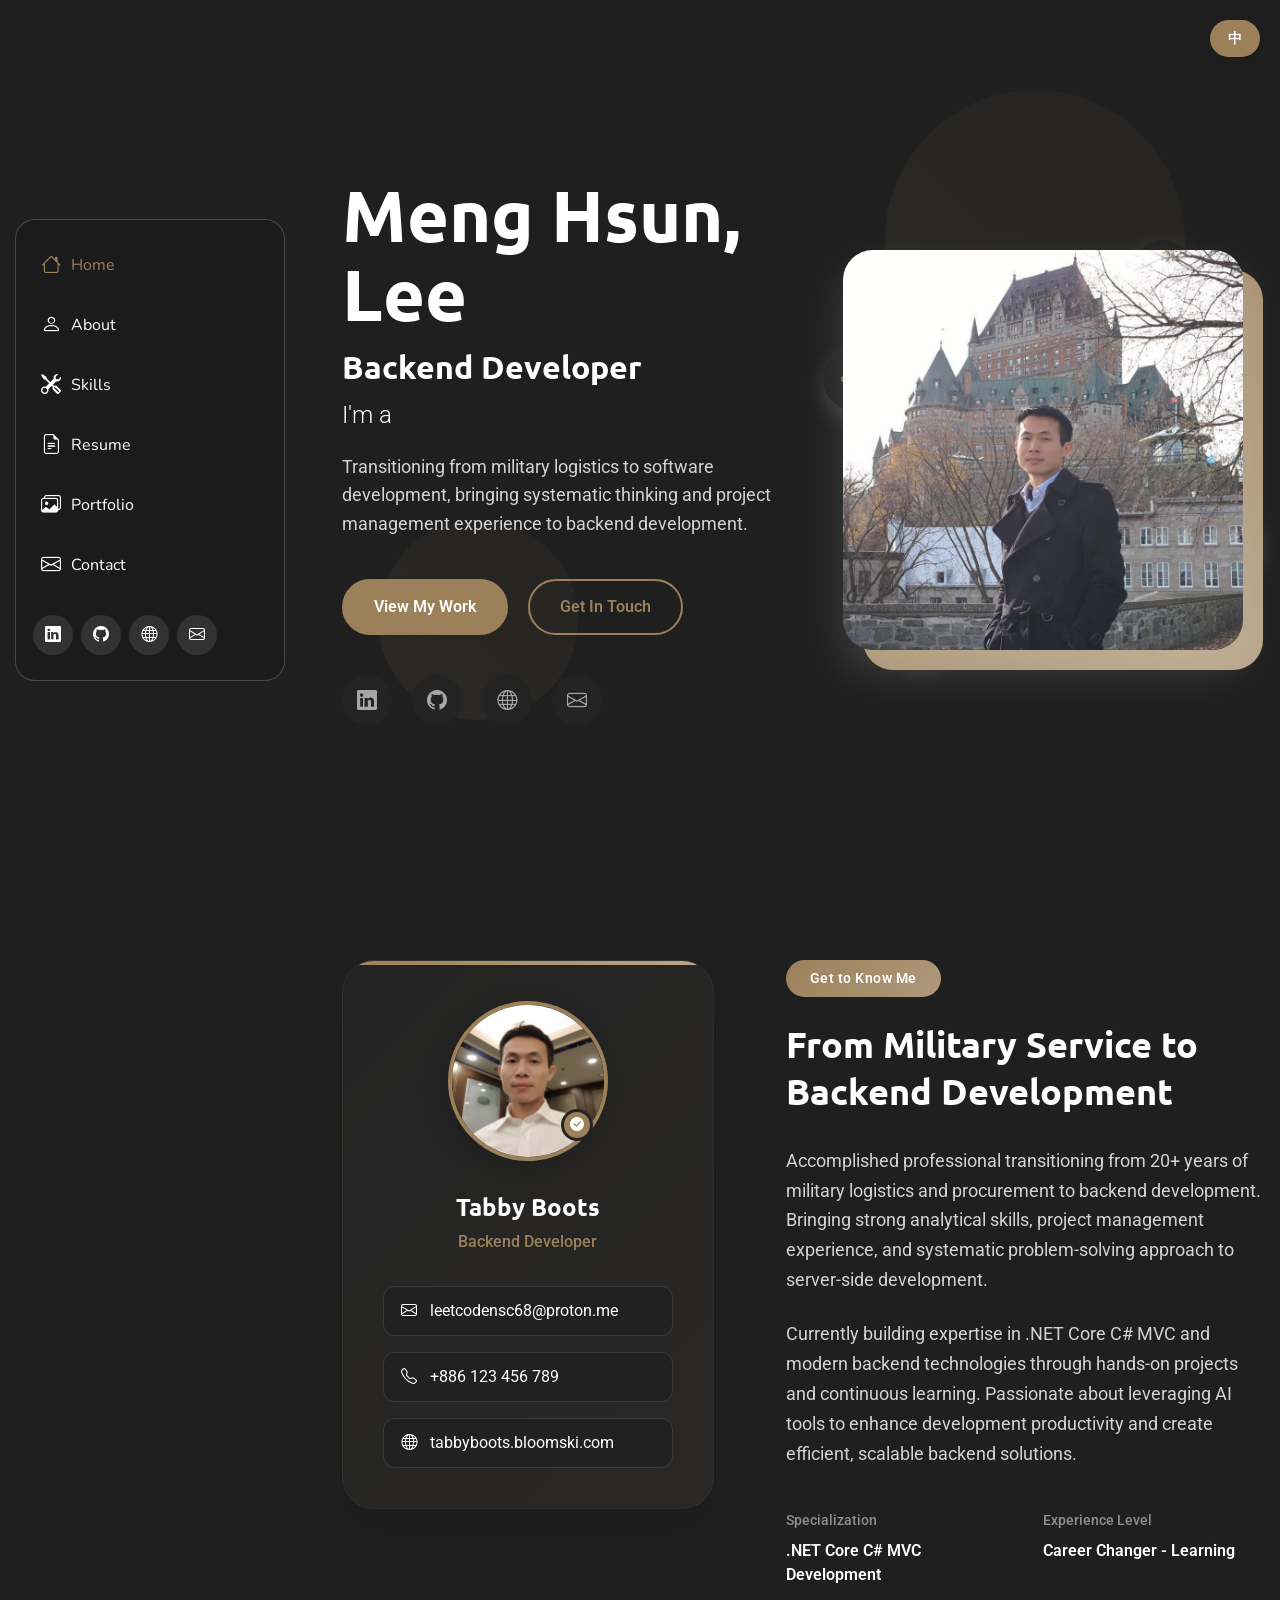
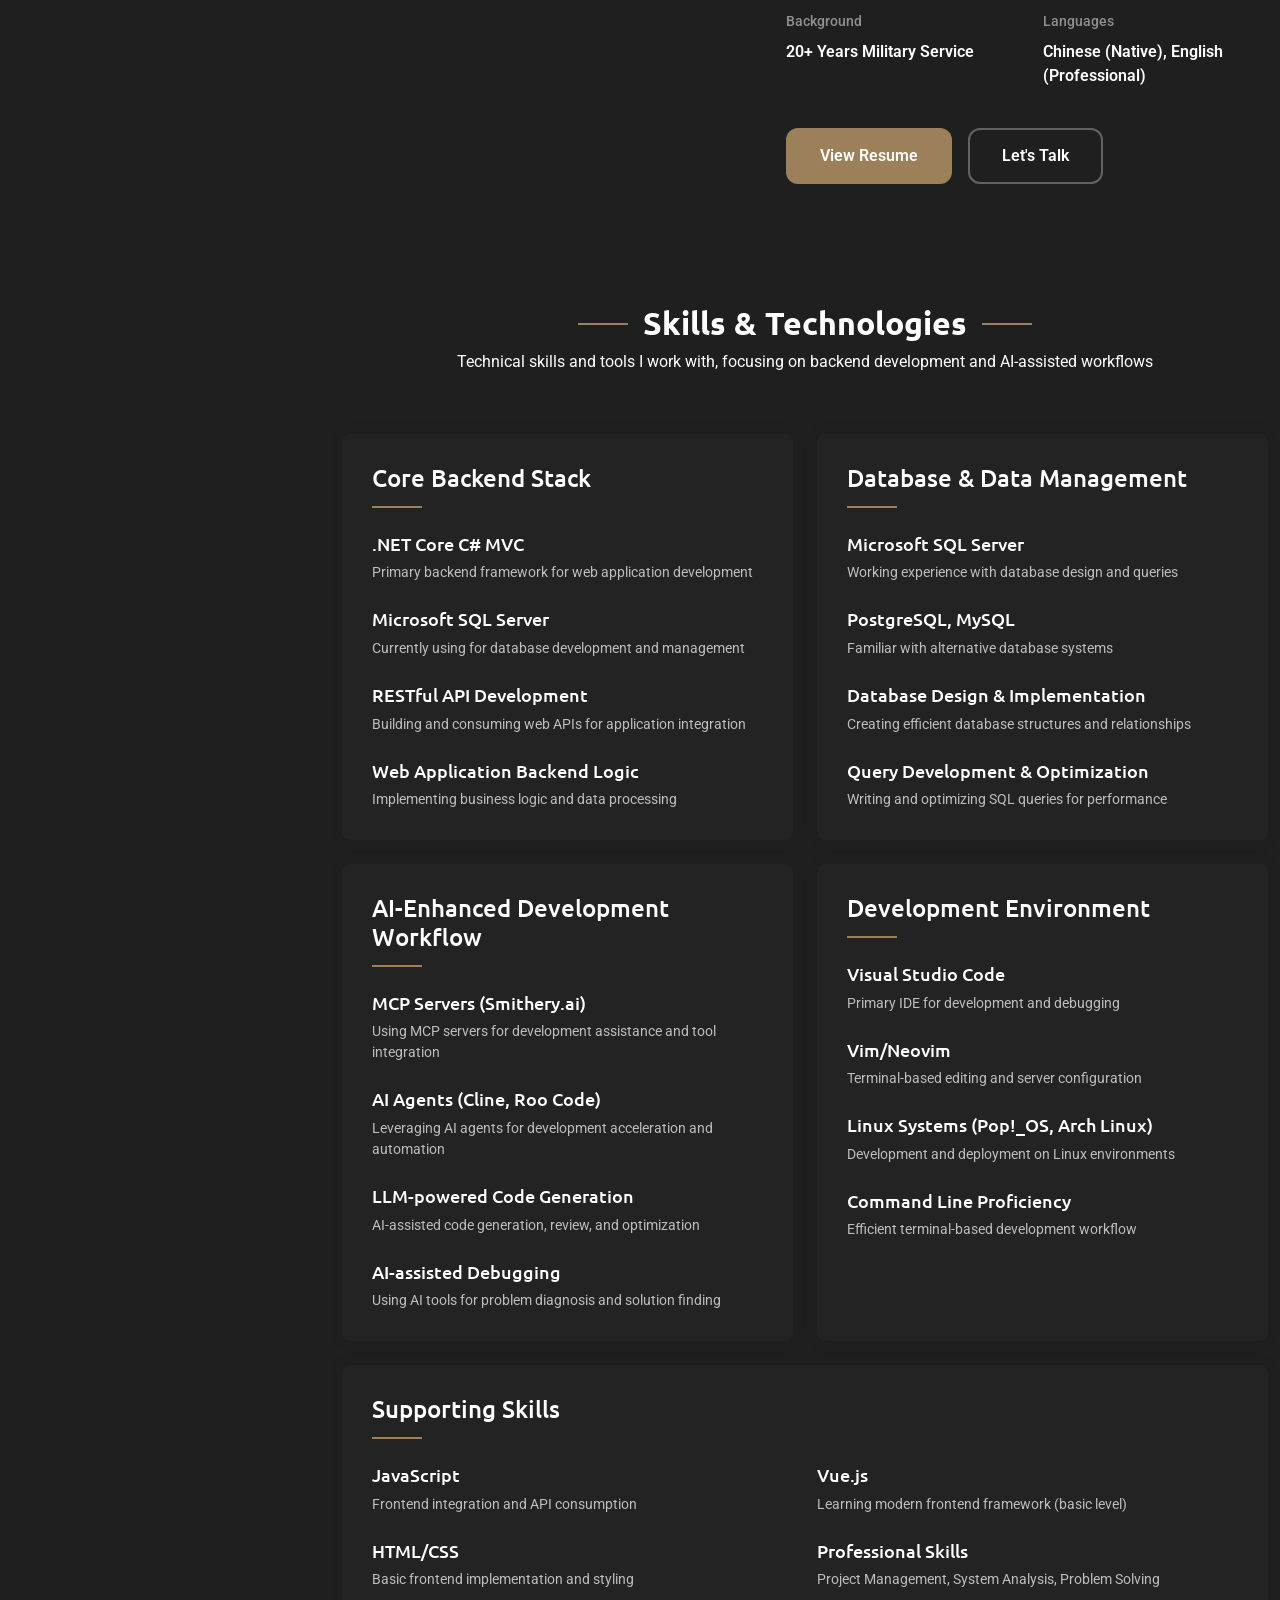
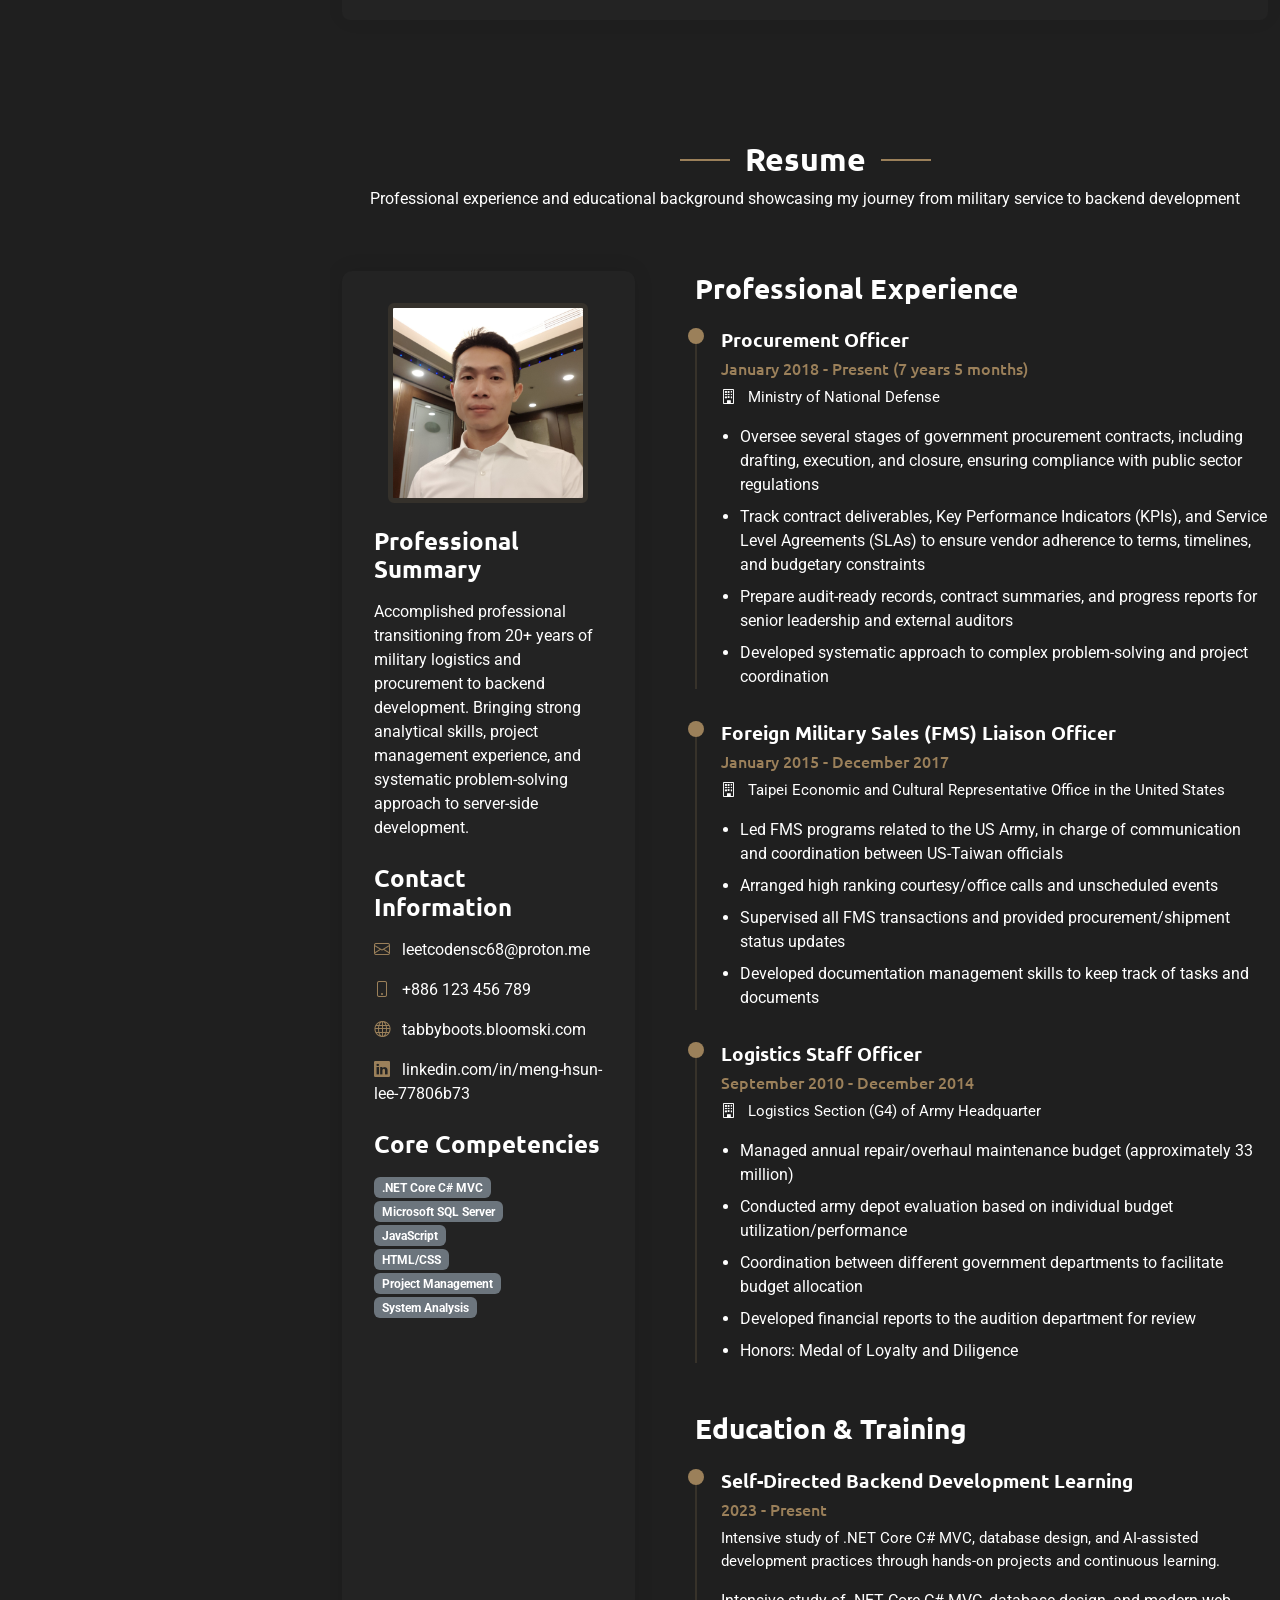
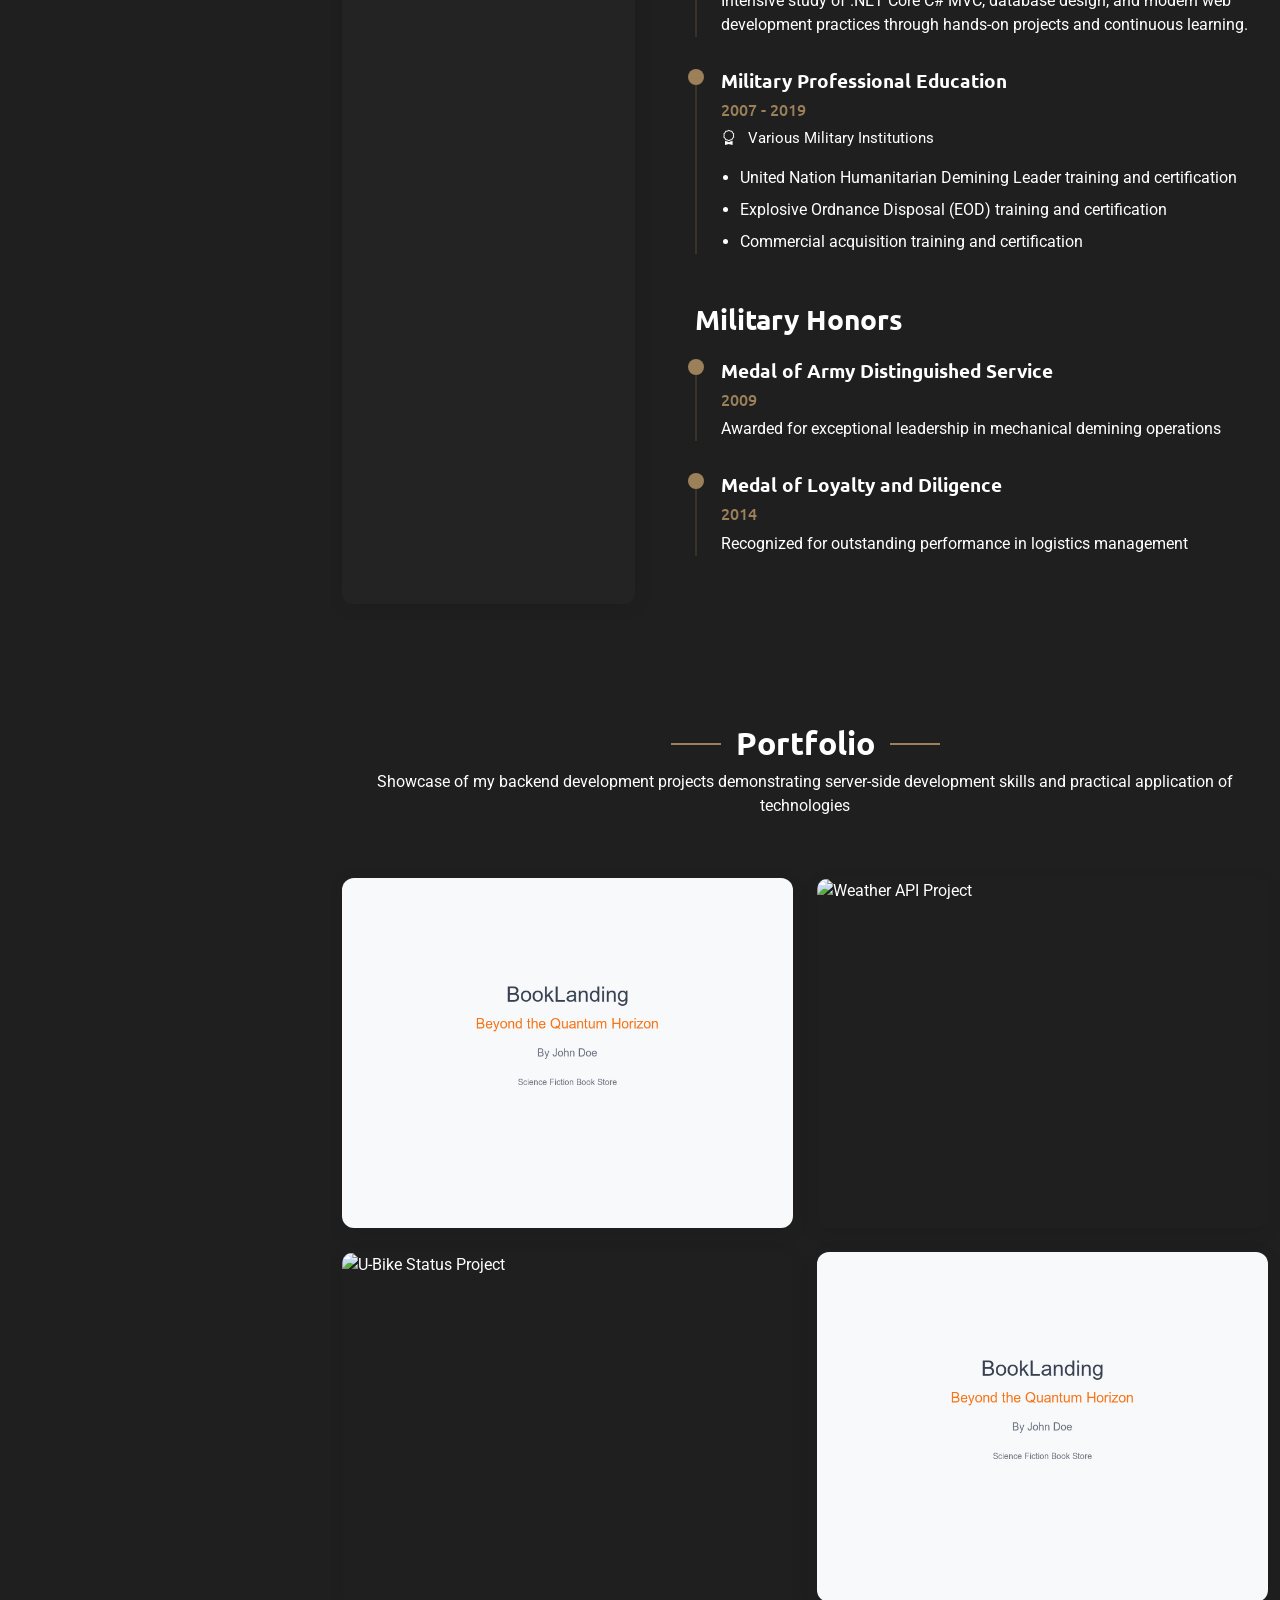
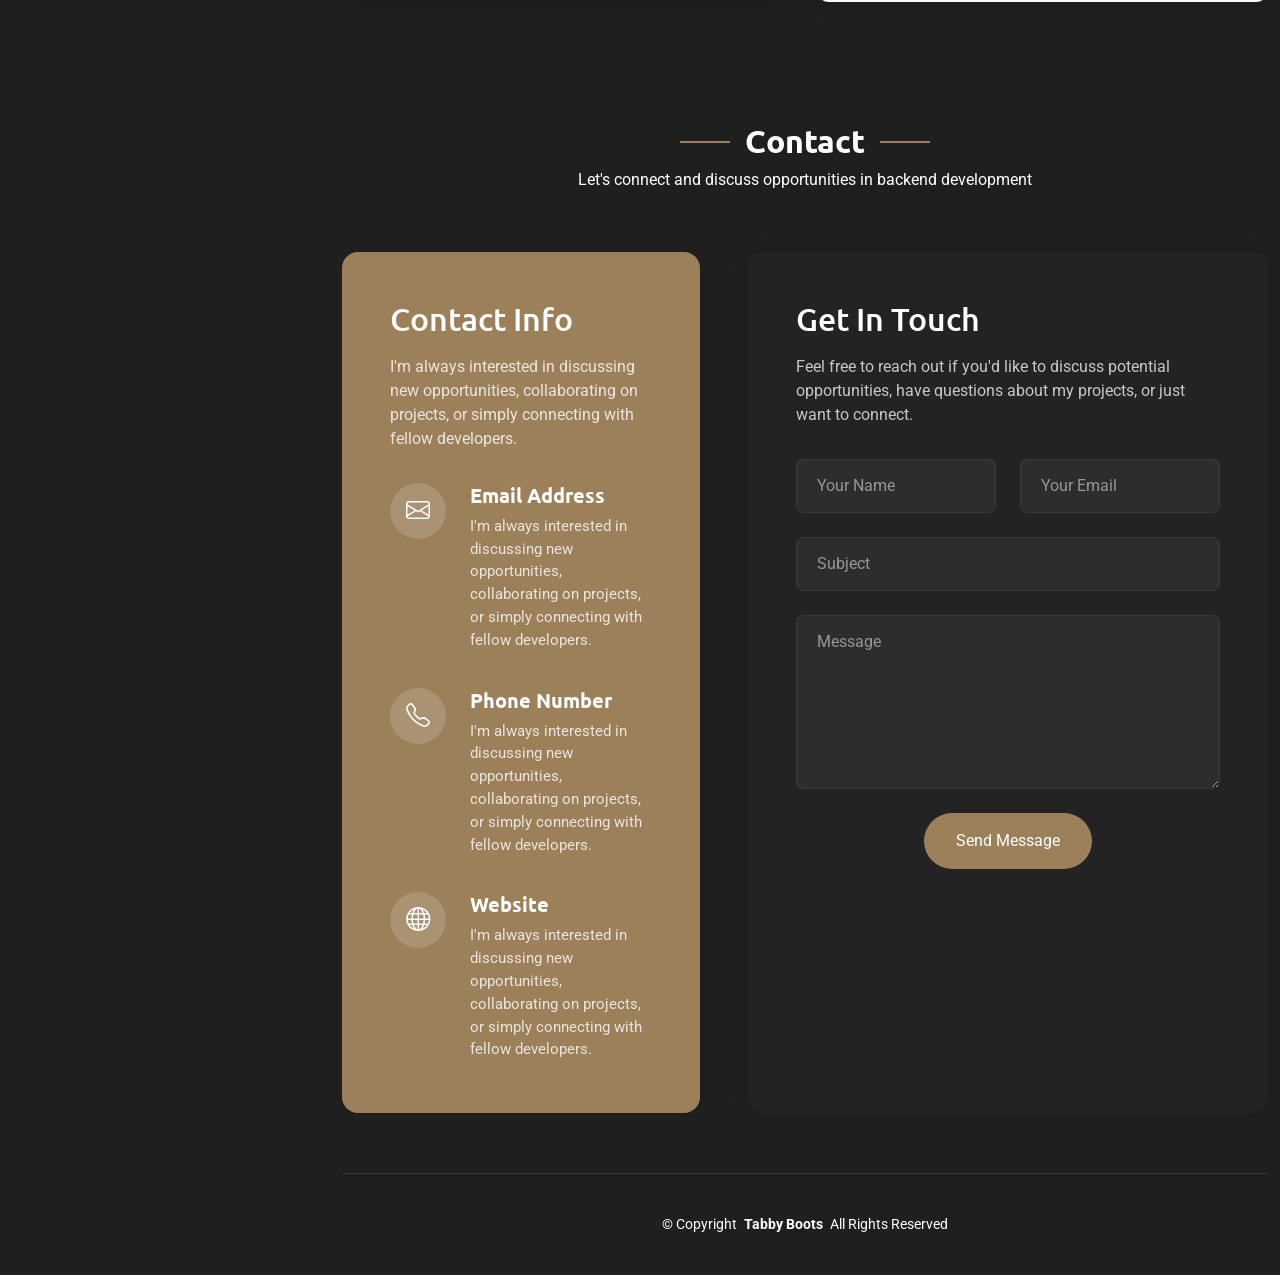
==== commit 54d27878: "新增一週天氣預報網站" ====
--- a/index_server.html
+++ b/index_server.html
@@ -568,21 +568,21 @@
 
           <div class="col-lg-6 col-md-6" data-aos="fade-up" data-aos-delay="500">
             <div class="portfolio-wrap">
-              <img src="assets/images/project-1.jpg" class="img-fluid" alt="Personal Finance Tracker" loading="lazy">
+              <img src="assets/images/project-1.jpg" class="img-fluid" alt="Taiwan Weather App" loading="lazy">
               <div class="portfolio-info">
                 <div class="content">
-                  <span class="category">Web Application</span>
-                  <h4>Personal Finance Tracker</h4>
-                  <p>Comprehensive web application for personal financial management. Features expense tracking, budget planning, financial reports, and data visualization using .NET Core MVC architecture.</p>
+                  <span class="category">Frontend Application</span>
+                  <h4>Taiwan Weather App</h4>
+                  <p>Real-time weather information application for Taiwan cities and regions. Features current weather conditions, forecasts, location-based weather data, and responsive design using Vue.js and external weather APIs.</p>
                   <div class="technologies mb-2">
-                    <span class="badge bg-secondary me-1">.NET Core C# MVC</span>
-                    <span class="badge bg-secondary me-1">Microsoft SQL Server</span>
-                    <span class="badge bg-secondary me-1">Data Visualization</span>
-                    <span class="badge bg-secondary me-1">User Authentication</span>
+                    <span class="badge bg-secondary me-1">Vue.js</span>
+                    <span class="badge bg-secondary me-1">Vite</span>
+                    <span class="badge bg-secondary me-1">Weather API</span>
+                    <span class="badge bg-secondary me-1">Responsive Design</span>
                   </div>
                   <div class="portfolio-links">
-                    <a href="assets/images/project-1.jpg" class="glightbox" title="Personal Finance Tracker"><i class="bi bi-plus-lg"></i></a>
-                    <a href="#" title="View Project"><i class="bi bi-arrow-right"></i></a>
+                    <a href="assets/images/project-1.jpg" class="glightbox" title="Taiwan Weather App"><i class="bi bi-plus-lg"></i></a>
+                    <a href="https://tabbyboots.github.io/taiwanWeather/" title="View Project"><i class="bi bi-arrow-right"></i></a>
                   </div>
                 </div>
               </div>
--- a/assets/css/snapfolio.css
+++ b/assets/css/snapfolio.css
@@ -966,6 +966,18 @@
 /*--------------------------------------------------------------
 # Portfolio Section
 --------------------------------------------------------------*/
+.portfolio .portfolio-link {
+  text-decoration: none;
+  color: inherit;
+  display: block;
+  cursor: pointer;
+}
+
+.portfolio .portfolio-link:hover {
+  text-decoration: none;
+  color: inherit;
+}
+
 .portfolio .portfolio-wrap {
   transition: 0.4s;
   position: relative;
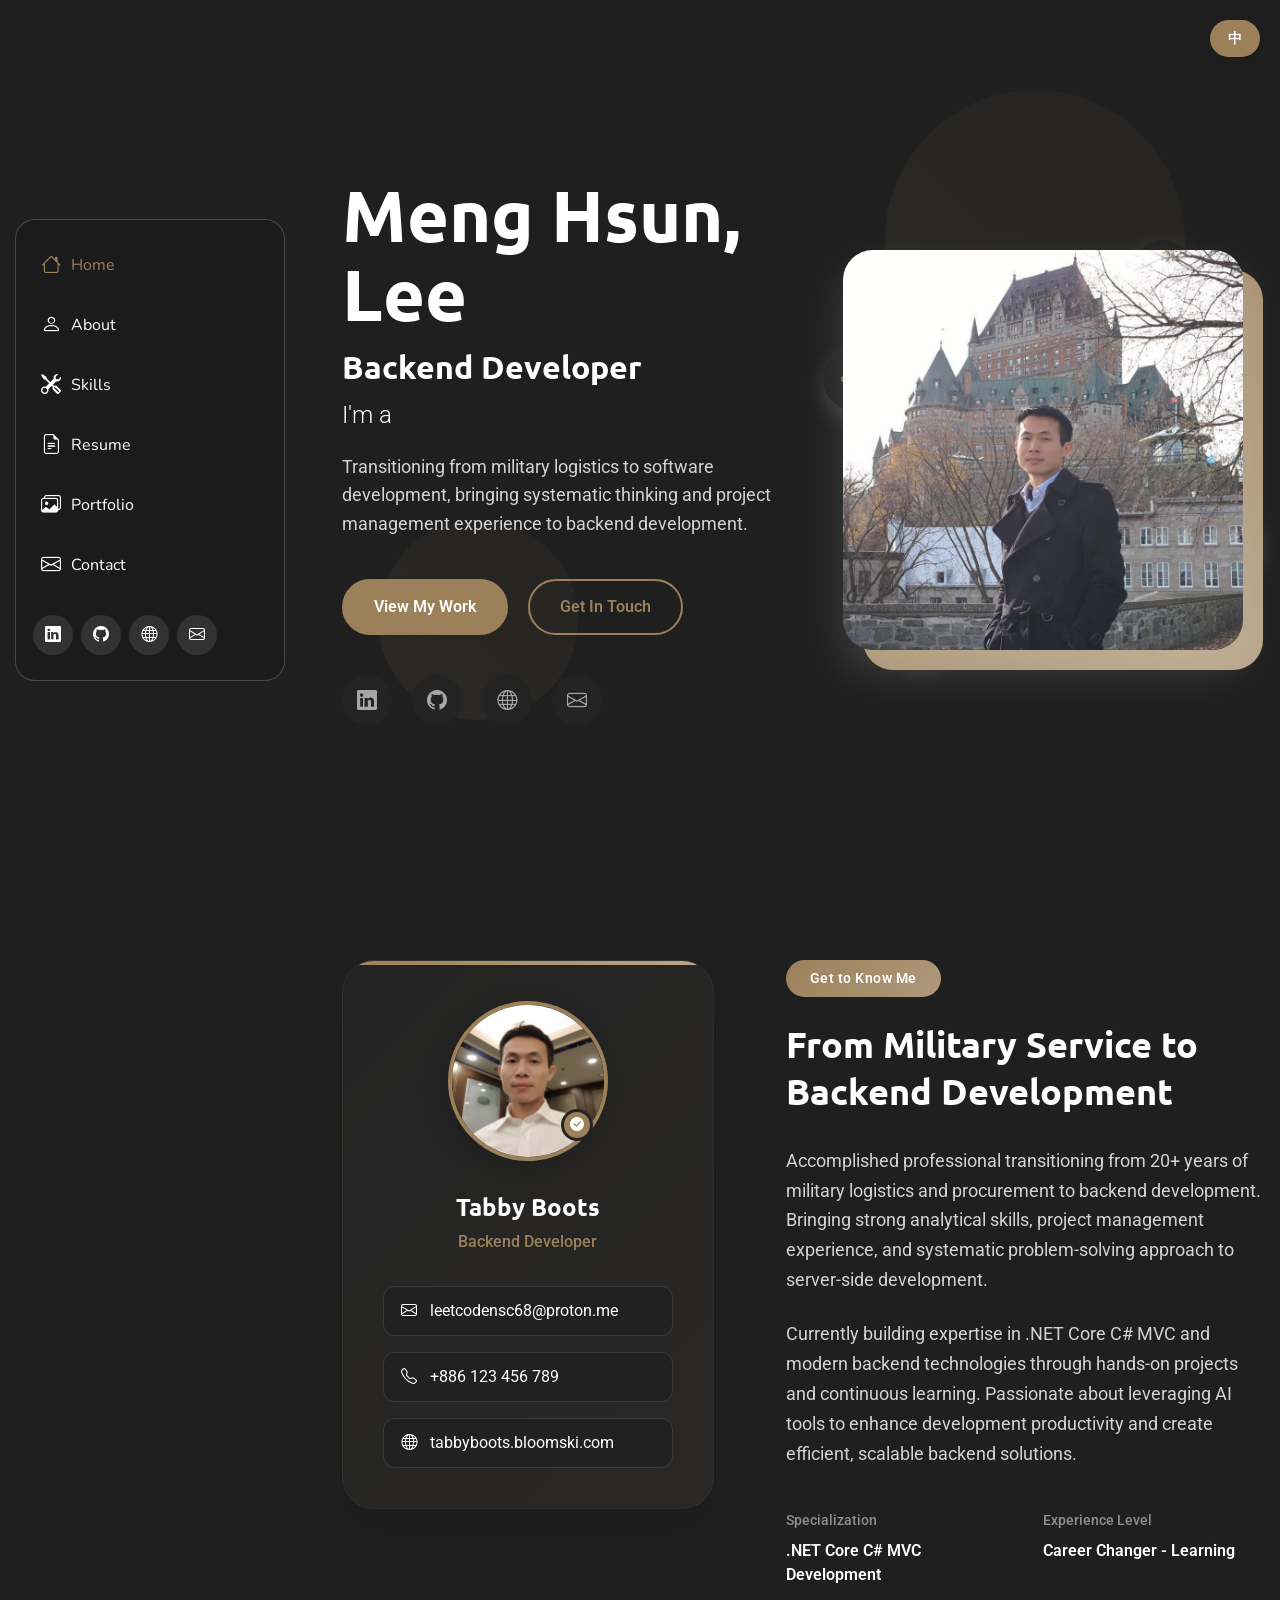
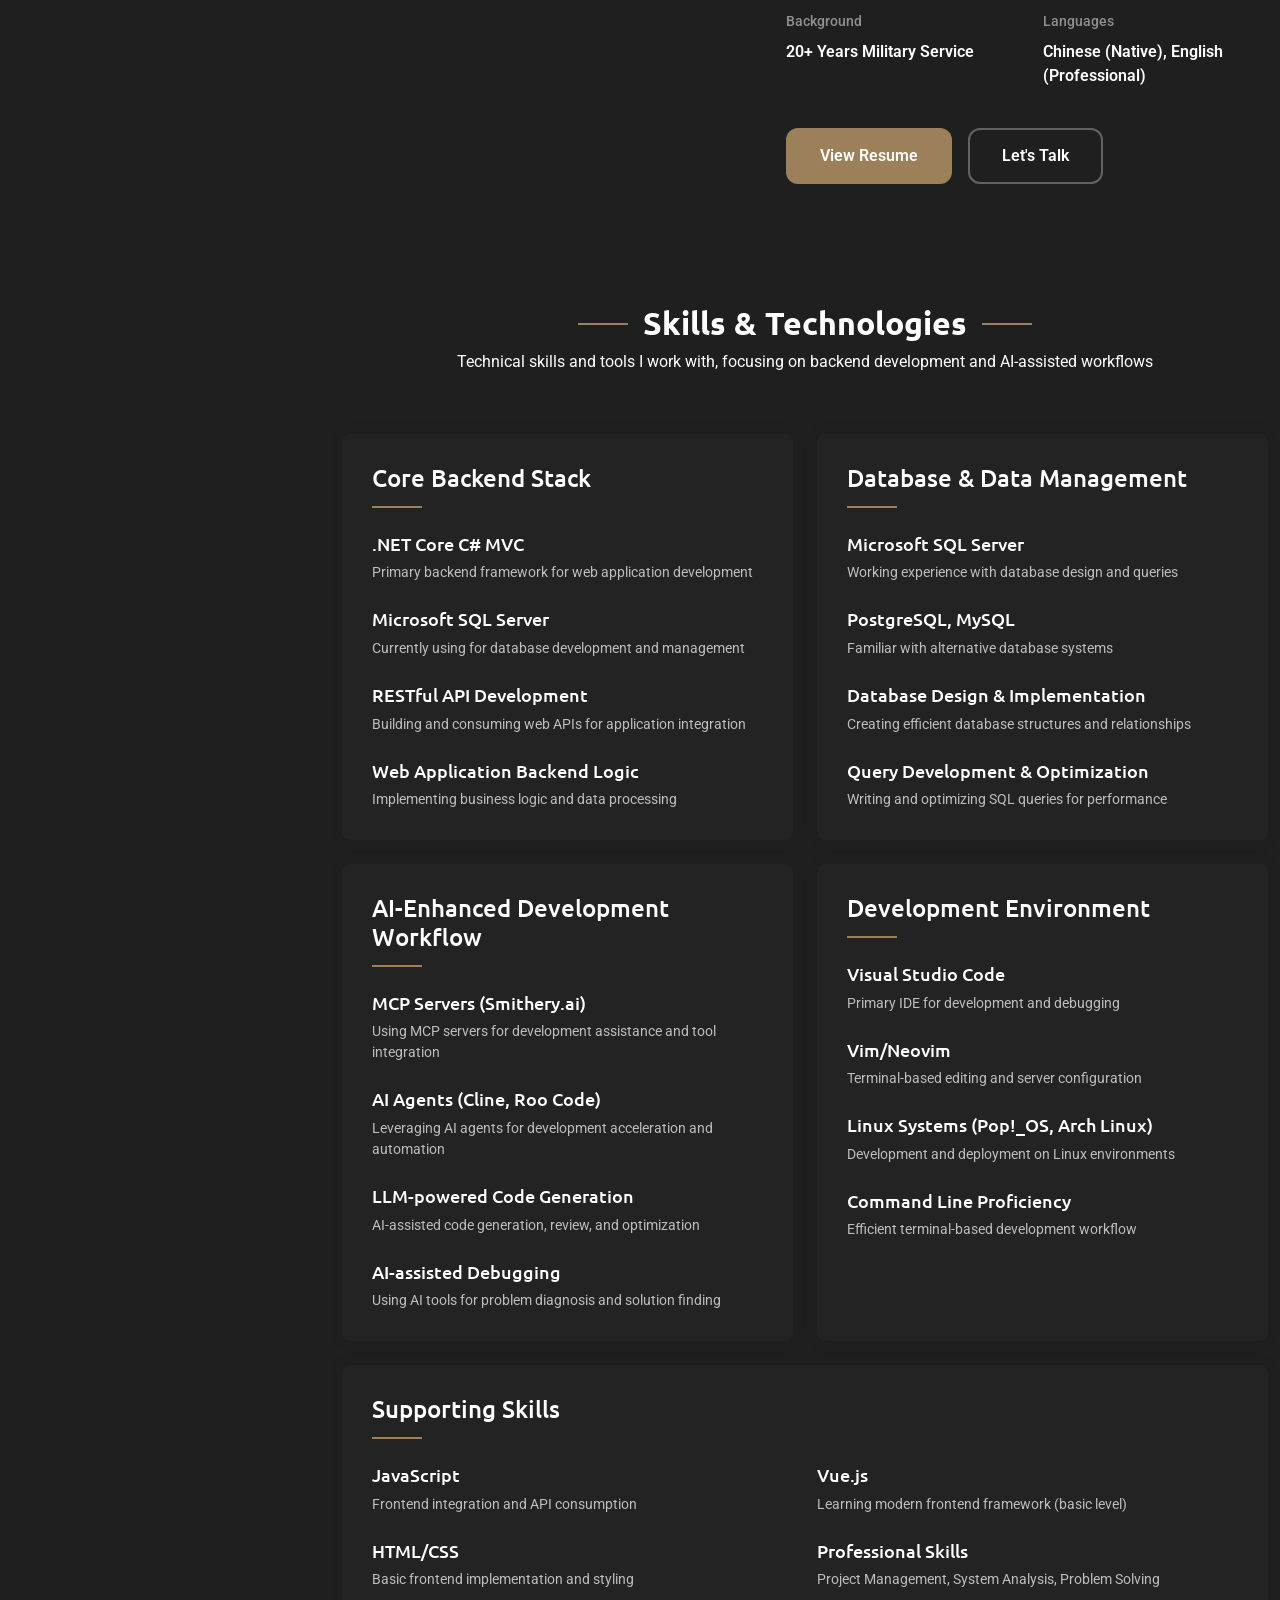
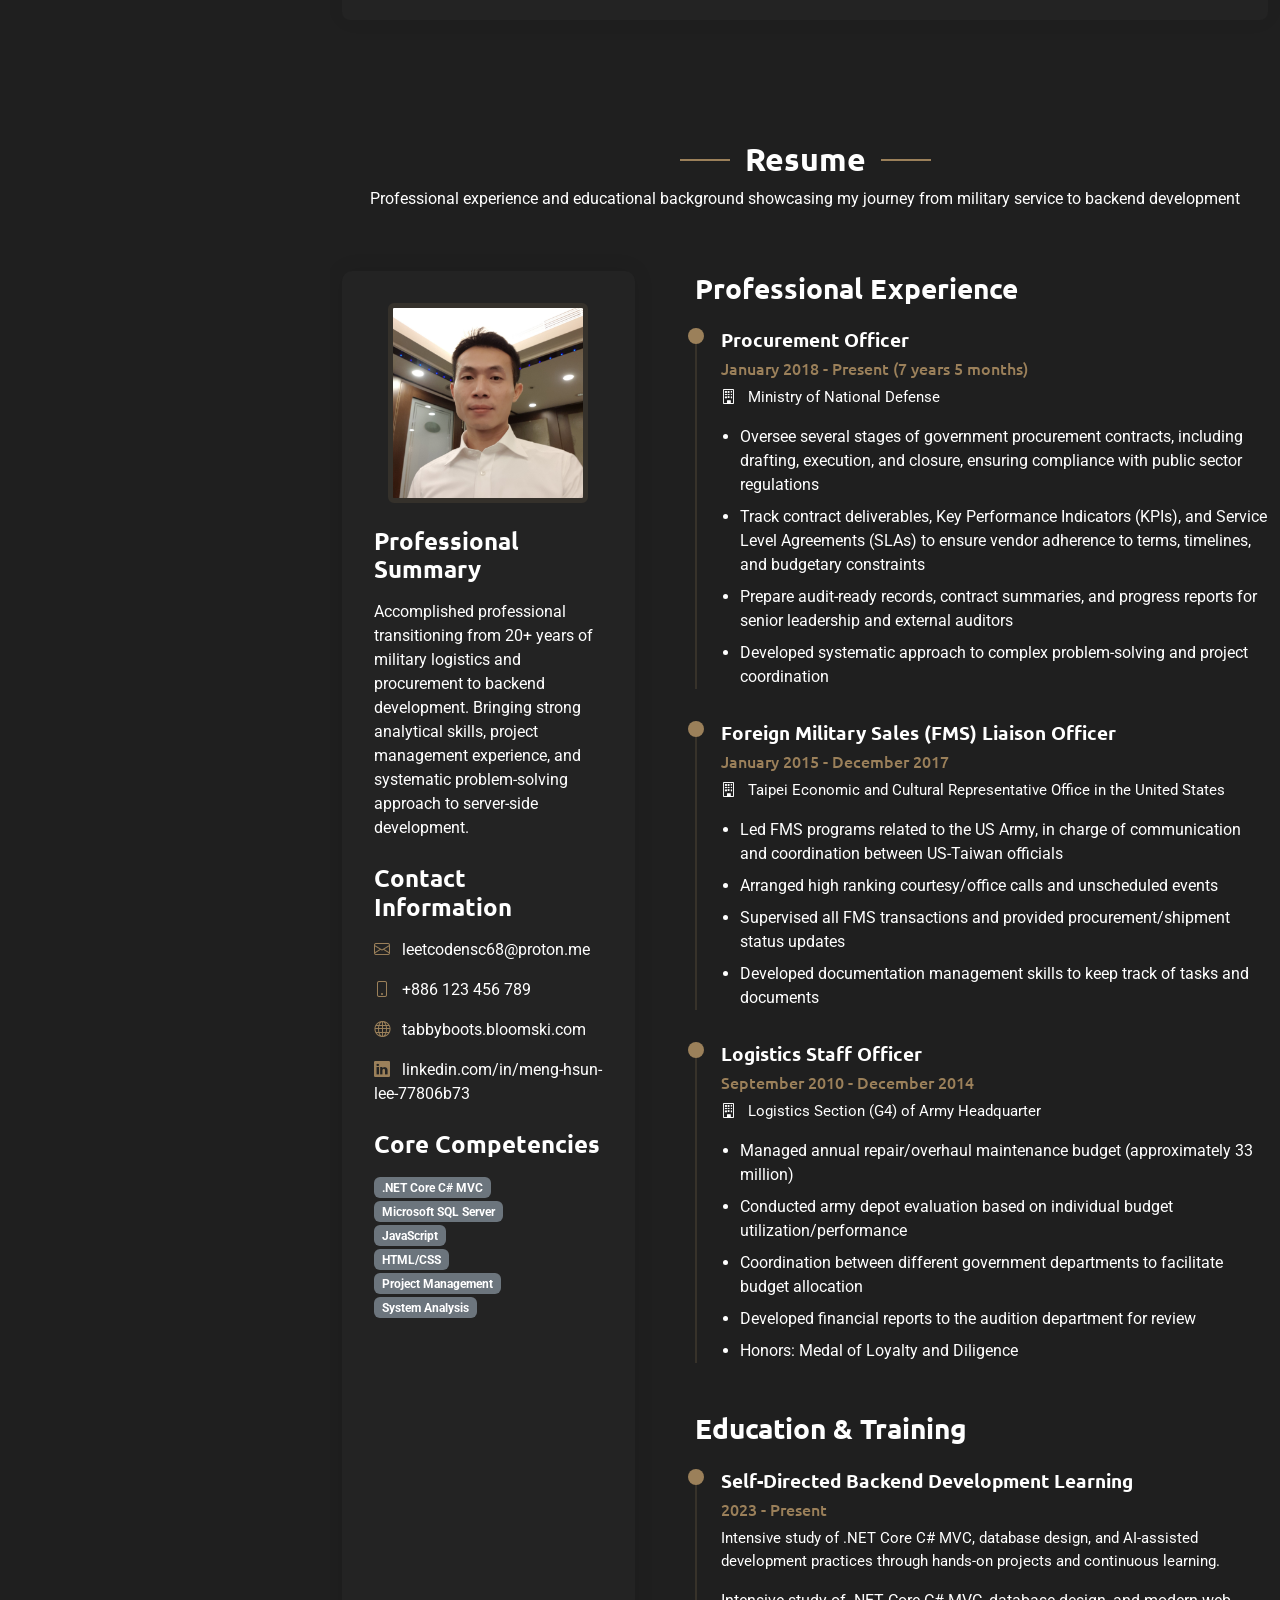
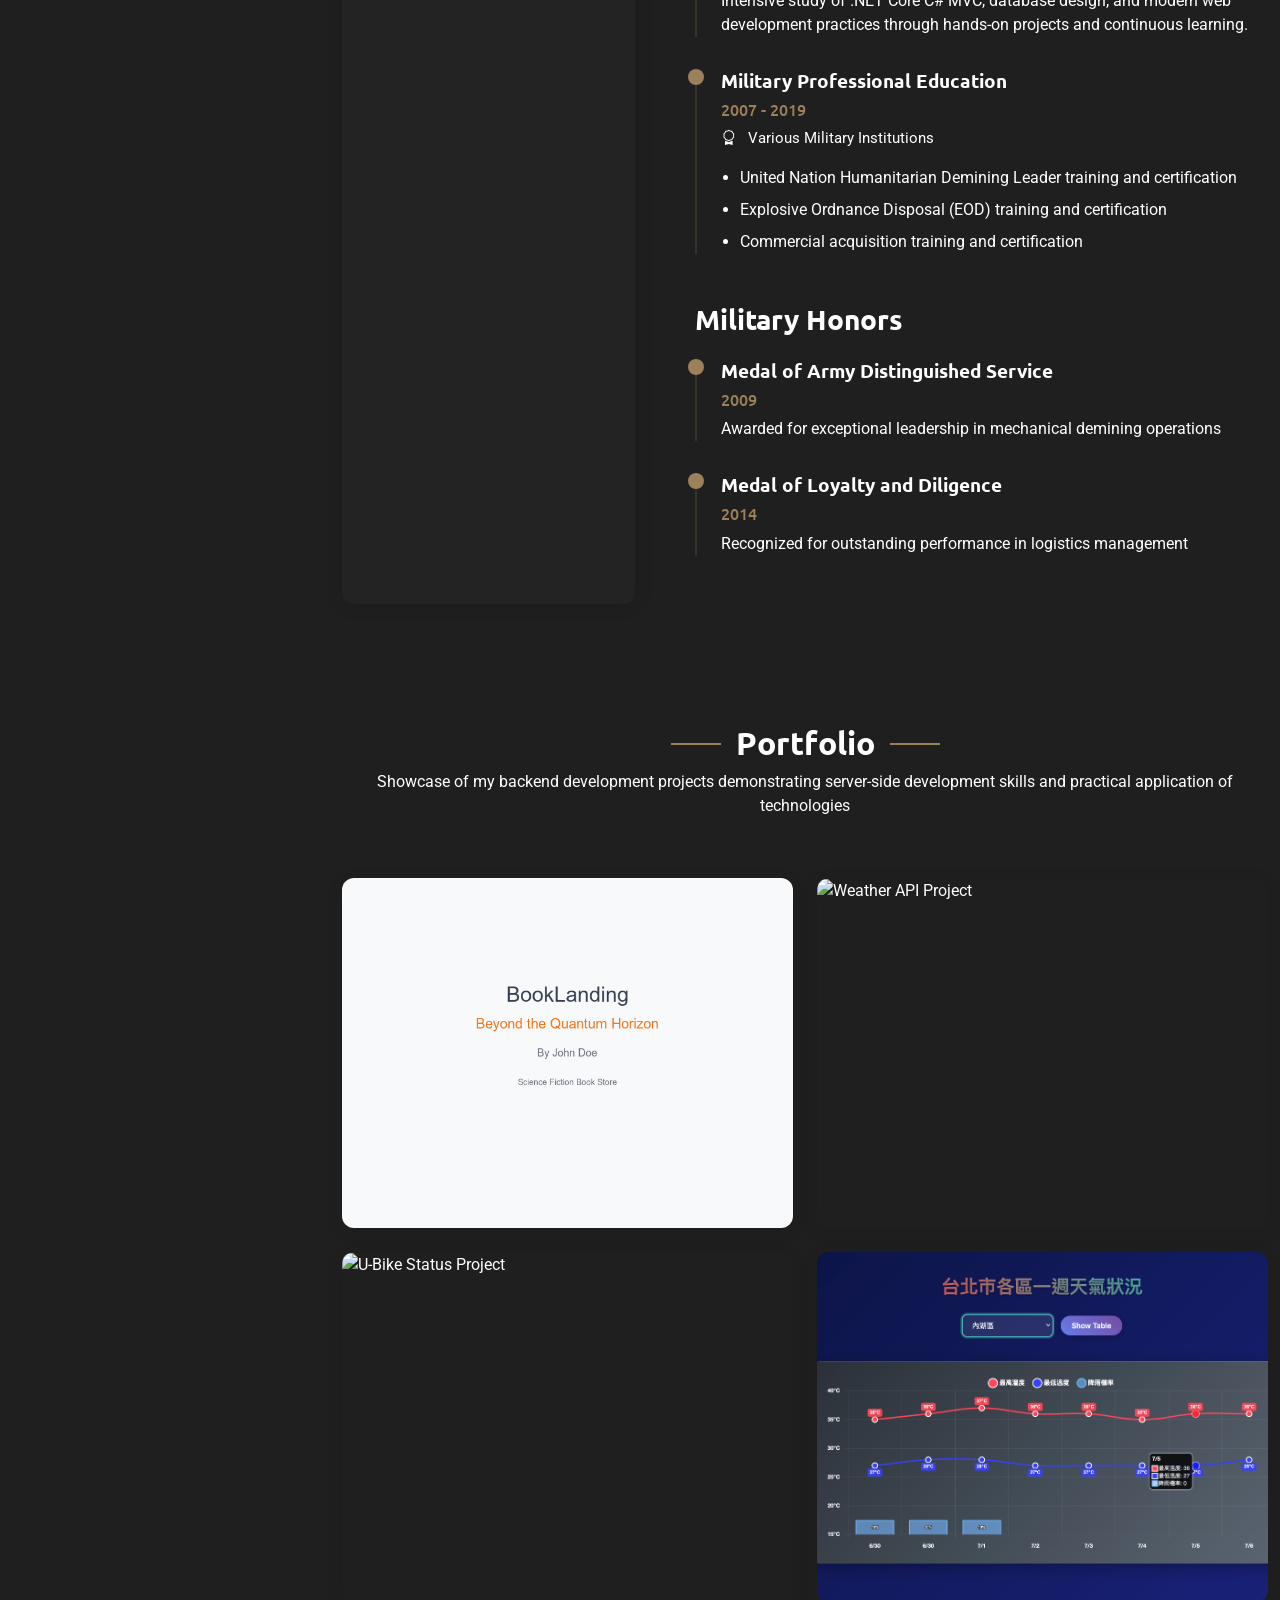
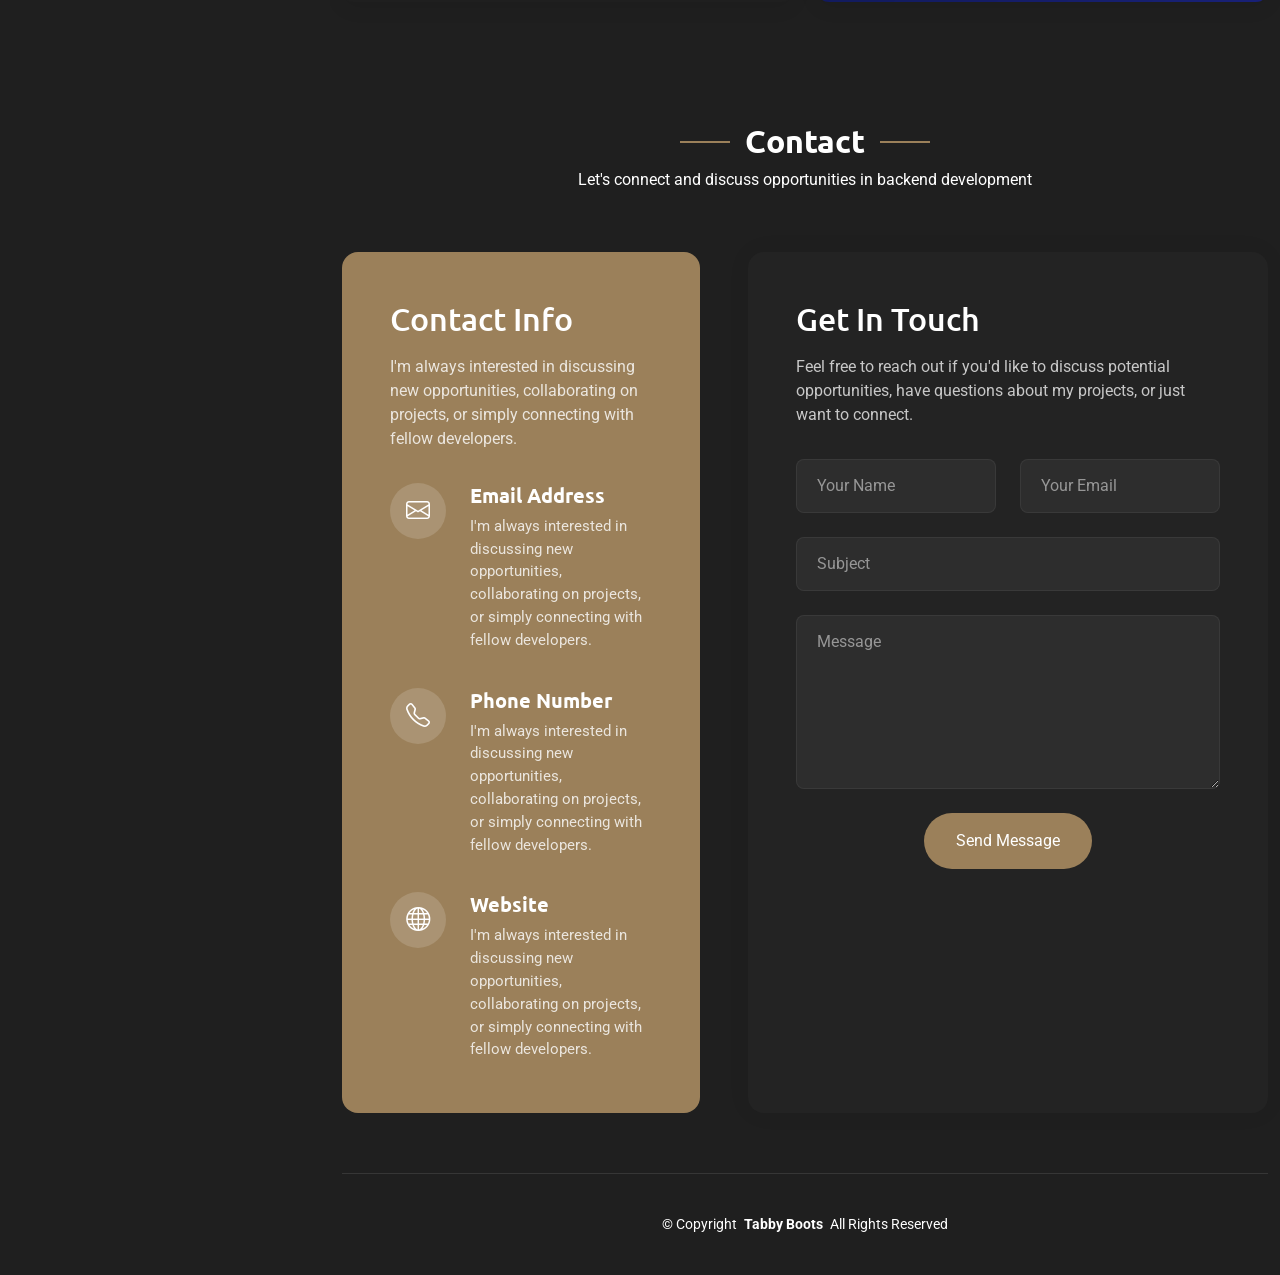
==== commit 8ffcd371: "Update portfolio: Replace Personal Finance Tracker with Taiwan Weather App - Changed project title f" ====
--- a/index_server.html
+++ b/index_server.html
@@ -568,7 +568,7 @@
 
           <div class="col-lg-6 col-md-6" data-aos="fade-up" data-aos-delay="500">
             <div class="portfolio-wrap">
-              <img src="assets/images/project-1.jpg" class="img-fluid" alt="Taiwan Weather App" loading="lazy">
+              <img src="assets/images/taiwanWeather.png" class="img-fluid" alt="Taiwan Weather App" loading="lazy">
               <div class="portfolio-info">
                 <div class="content">
                   <span class="category">Frontend Application</span>
@@ -581,7 +581,7 @@
                     <span class="badge bg-secondary me-1">Responsive Design</span>
                   </div>
                   <div class="portfolio-links">
-                    <a href="assets/images/project-1.jpg" class="glightbox" title="Taiwan Weather App"><i class="bi bi-plus-lg"></i></a>
+                    <a href="assets/images/taiwanWeather.png" class="glightbox" title="Taiwan Weather App"><i class="bi bi-plus-lg"></i></a>
                     <a href="https://tabbyboots.github.io/taiwanWeather/" title="View Project"><i class="bi bi-arrow-right"></i></a>
                   </div>
                 </div>
